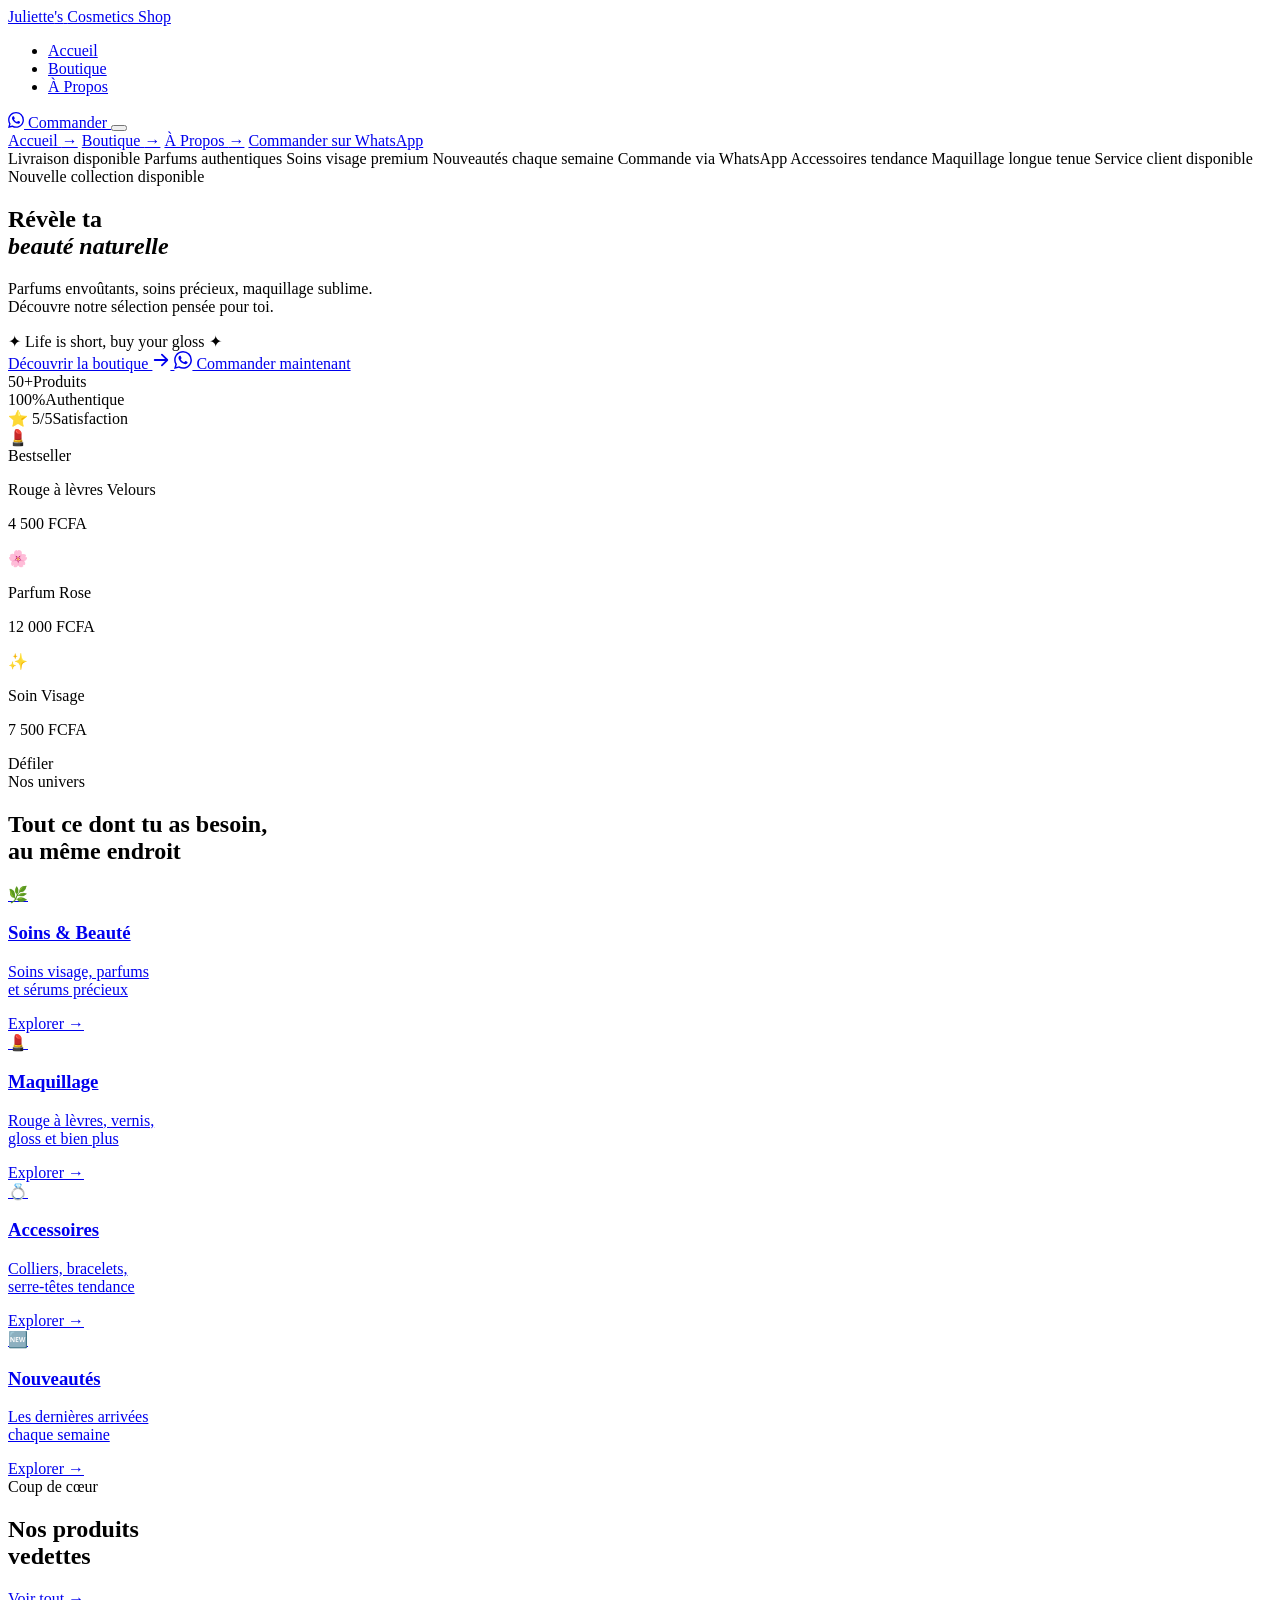
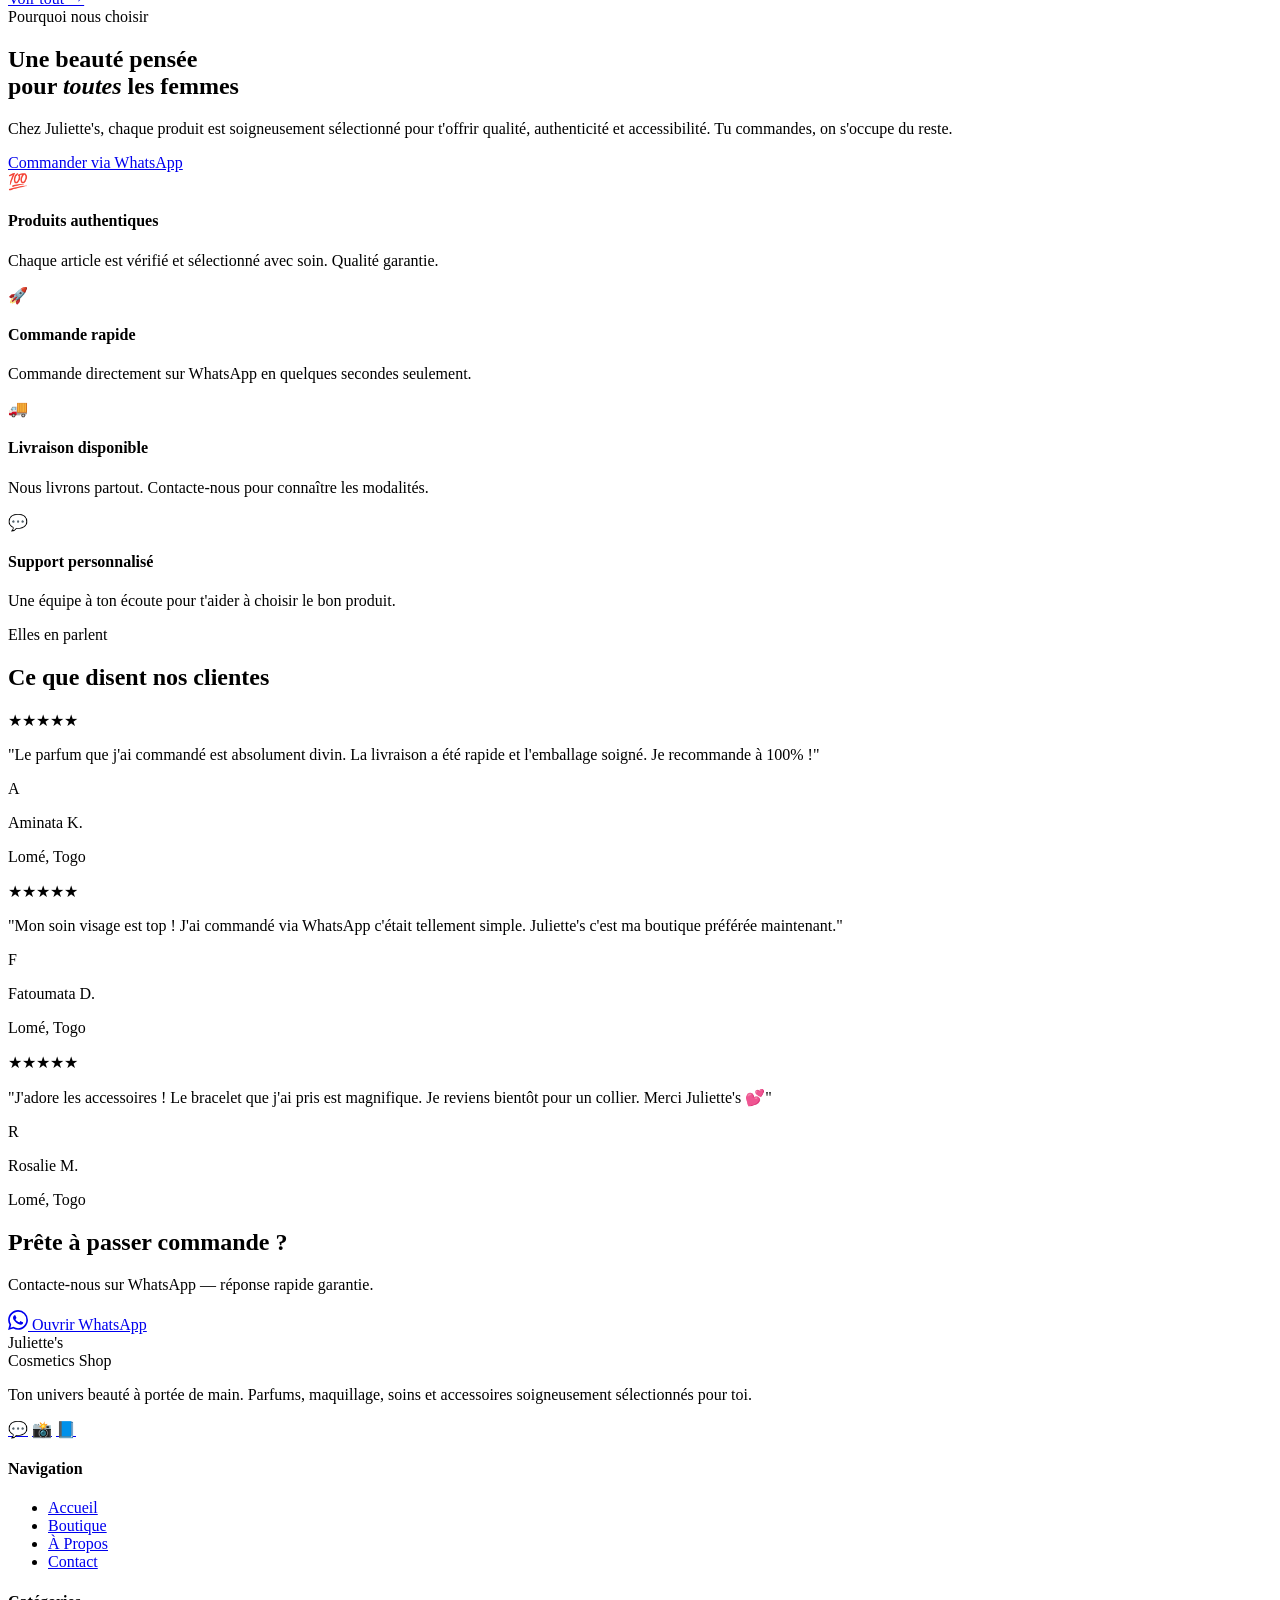
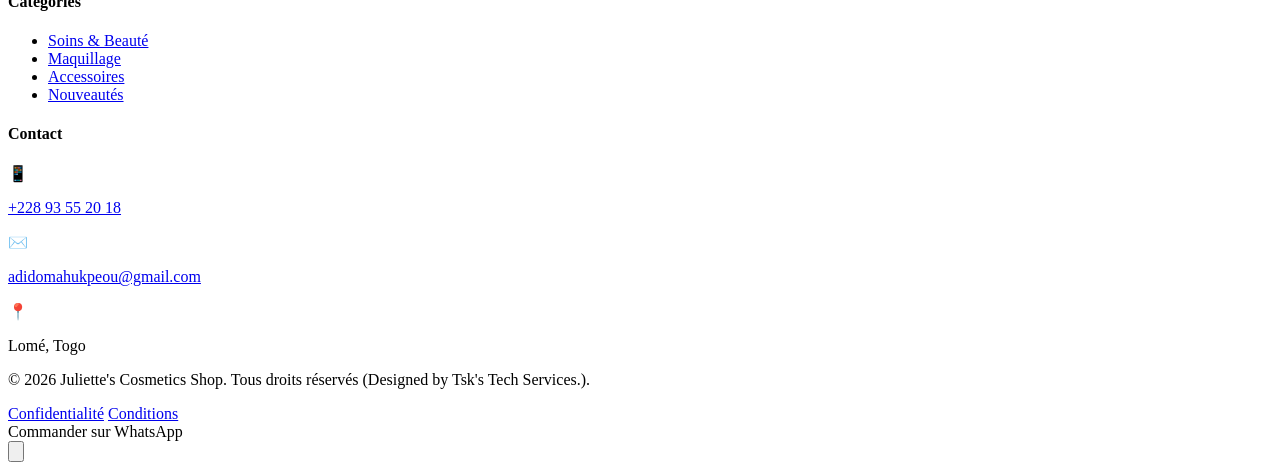
==== index.html @ b04f206f "Add files via upload" ====
<!DOCTYPE html>
<html lang="fr">
<head>
  <meta charset="UTF-8" />
  <meta name="viewport" content="width=device-width, initial-scale=1.0" />
  <meta name="description" content="Juliette's Cosmetics Shop — Parfums, soins visage, maquillage et accessoires de beauté premium." />
  <title>Juliette's Cosmetics Shop — Life is short, buy your gloss</title>
  <link rel="stylesheet" href="css/style.css" />
  <link rel="stylesheet" href="css/home.css" />
</head>
<body>

  <!-- ═══════════════ NAVBAR ═══════════════ -->
  <nav class="navbar transparent" data-transparent="true">
    <div class="nav-inner">
      <a href="index.html" class="nav-logo">
        <span class="logo-main">Juliette<span>'s</span></span>
        <span class="logo-sub">Cosmetics Shop</span>
      </a>
      <ul class="nav-links">
        <li><a href="index.html" class="active">Accueil</a></li>
        <li><a href="boutique.html">Boutique</a></li>
        <li><a href="apropos.html">À Propos</a></li>
      </ul>
      <div class="nav-cta">
        <a href="https://wa.me/22893552018" target="_blank" class="btn btn-whatsapp btn-sm">
          <svg viewBox="0 0 24 24" width="16" height="16" fill="currentColor"><path d="M17.472 14.382c-.297-.149-1.758-.867-2.03-.967-.273-.099-.471-.148-.67.15-.197.297-.767.966-.94 1.164-.173.199-.347.223-.644.075-.297-.15-1.255-.463-2.39-1.475-.883-.788-1.48-1.761-1.653-2.059-.173-.297-.018-.458.13-.606.134-.133.298-.347.446-.52.149-.174.198-.298.298-.497.099-.198.05-.371-.025-.52-.075-.149-.669-1.612-.916-2.207-.242-.579-.487-.5-.669-.51-.173-.008-.371-.01-.57-.01-.198 0-.52.074-.792.372-.272.297-1.04 1.016-1.04 2.479 0 1.462 1.065 2.875 1.213 3.074.149.198 2.096 3.2 5.077 4.487.709.306 1.262.489 1.694.625.712.227 1.36.195 1.871.118.571-.085 1.758-.719 2.006-1.413.248-.694.248-1.289.173-1.413-.074-.124-.272-.198-.57-.347m-5.421 7.403h-.004a9.87 9.87 0 01-5.031-1.378l-.361-.214-3.741.982.998-3.648-.235-.374a9.86 9.86 0 01-1.51-5.26c.001-5.45 4.436-9.884 9.888-9.884 2.64 0 5.122 1.03 6.988 2.898a9.825 9.825 0 012.893 6.994c-.003 5.45-4.437 9.884-9.885 9.884m8.413-18.297A11.815 11.815 0 0012.05 0C5.495 0 .16 5.335.157 11.892c0 2.096.547 4.142 1.588 5.945L.057 24l6.305-1.654a11.882 11.882 0 005.683 1.448h.005c6.554 0 11.89-5.335 11.893-11.893a11.821 11.821 0 00-3.48-8.413z"/></svg>
          Commander
        </a>
        <button class="hamburger" aria-label="Menu">
          <span></span><span></span><span></span>
        </button>
      </div>
    </div>
  </nav>

  <!-- Mobile Menu -->
  <div class="mobile-menu">
    <a href="index.html">Accueil <span>→</span></a>
    <a href="boutique.html">Boutique <span>→</span></a>
    <a href="apropos.html">À Propos <span>→</span></a>
    <a href="https://wa.me/22893552018" target="_blank" class="mobile-cta btn btn-whatsapp">Commander sur WhatsApp</a>
  </div>

  <!-- ═══════════════ TICKER BAND ═══════════════ -->
  <div class="ticker-band">
    <div class="ticker-track">
      <span class="ticker-item"><span class="dot"></span>Livraison disponible</span>
      <span class="ticker-item"><span class="dot"></span>Parfums authentiques</span>
      <span class="ticker-item"><span class="dot"></span>Soins visage premium</span>
      <span class="ticker-item"><span class="dot"></span>Nouveautés chaque semaine</span>
      <span class="ticker-item"><span class="dot"></span>Commande via WhatsApp</span>
      <span class="ticker-item"><span class="dot"></span>Accessoires tendance</span>
      <span class="ticker-item"><span class="dot"></span>Maquillage longue tenue</span>
      <span class="ticker-item"><span class="dot"></span>Service client disponible</span>
    </div>
  </div>

  <!-- ═══════════════ HERO ═══════════════ -->
  <section class="hero">
    <div class="hero-bg">
      <div class="hero-blob hero-blob-1"></div>
      <div class="hero-blob hero-blob-2"></div>
      <div class="hero-blob hero-blob-3"></div>
      <div class="hero-grid"></div>
    </div>
    <div class="container hero-inner">
      <div class="hero-content">
        <span class="hero-badge">
          <span class="badge-dot"></span>
          Nouvelle collection disponible
        </span>
        <h1 class="hero-title">
          Révèle ta<br/>
          <em>beauté naturelle</em>
        </h1>
        <p class="hero-sub">
          Parfums envoûtants, soins précieux, maquillage sublime.<br/>
          Découvre notre sélection pensée pour toi.
        </p>
        <div class="hero-slogan">
          <span>✦</span> Life is short, buy your gloss <span>✦</span>
        </div>
        <div class="hero-actions">
          <a href="boutique.html" class="btn btn-primary btn-lg">
            Découvrir la boutique
            <svg viewBox="0 0 20 20" fill="currentColor" width="18"><path fill-rule="evenodd" d="M10.293 3.293a1 1 0 011.414 0l6 6a1 1 0 010 1.414l-6 6a1 1 0 01-1.414-1.414L14.586 11H3a1 1 0 110-2h11.586l-4.293-4.293a1 1 0 010-1.414z" clip-rule="evenodd"/></svg>
          </a>
          <a href="https://wa.me/22893552018" target="_blank" class="btn btn-whatsapp btn-lg">
            <svg viewBox="0 0 24 24" width="18" fill="currentColor"><path d="M17.472 14.382c-.297-.149-1.758-.867-2.03-.967-.273-.099-.471-.148-.67.15-.197.297-.767.966-.94 1.164-.173.199-.347.223-.644.075-.297-.15-1.255-.463-2.39-1.475-.883-.788-1.48-1.761-1.653-2.059-.173-.297-.018-.458.13-.606.134-.133.298-.347.446-.52.149-.174.198-.298.298-.497.099-.198.05-.371-.025-.52-.075-.149-.669-1.612-.916-2.207-.242-.579-.487-.5-.669-.51-.173-.008-.371-.01-.57-.01-.198 0-.52.074-.792.372-.272.297-1.04 1.016-1.04 2.479 0 1.462 1.065 2.875 1.213 3.074.149.198 2.096 3.2 5.077 4.487.709.306 1.262.489 1.694.625.712.227 1.36.195 1.871.118.571-.085 1.758-.719 2.006-1.413.248-.694.248-1.289.173-1.413-.074-.124-.272-.198-.57-.347m-5.421 7.403h-.004a9.87 9.87 0 01-5.031-1.378l-.361-.214-3.741.982.998-3.648-.235-.374a9.86 9.86 0 01-1.51-5.26c.001-5.45 4.436-9.884 9.888-9.884 2.64 0 5.122 1.03 6.988 2.898a9.825 9.825 0 012.893 6.994c-.003 5.45-4.437 9.884-9.885 9.884m8.413-18.297A11.815 11.815 0 0012.05 0C5.495 0 .16 5.335.157 11.892c0 2.096.547 4.142 1.588 5.945L.057 24l6.305-1.654a11.882 11.882 0 005.683 1.448h.005c6.554 0 11.89-5.335 11.893-11.893a11.821 11.821 0 00-3.48-8.413z"/></svg>
            Commander maintenant
          </a>
        </div>
        <div class="hero-stats">
          <div class="stat"><span class="stat-num">50+</span><span class="stat-label">Produits</span></div>
          <div class="stat-div"></div>
          <div class="stat"><span class="stat-num">100%</span><span class="stat-label">Authentique</span></div>
          <div class="stat-div"></div>
          <div class="stat"><span class="stat-num">⭐ 5/5</span><span class="stat-label">Satisfaction</span></div>
        </div>
      </div>
      <div class="hero-visual">
        <div class="hero-card hero-card-main">
          <div class="hero-card-img">
            <div class="hero-img-placeholder">
              <span>💄</span>
            </div>
          </div>
          <div class="hero-card-body">
            <span class="hero-card-tag">Bestseller</span>
            <p class="hero-card-name">Rouge à lèvres Velours</p>
            <p class="hero-card-price">4 500 FCFA</p>
          </div>
        </div>
        <div class="hero-card hero-card-float hero-card-float-1">
          <span>🌸</span>
          <div>
            <p class="fc-name">Parfum Rose</p>
            <p class="fc-price">12 000 FCFA</p>
          </div>
        </div>
        <div class="hero-card hero-card-float hero-card-float-2">
          <span>✨</span>
          <div>
            <p class="fc-name">Soin Visage</p>
            <p class="fc-price">7 500 FCFA</p>
          </div>
        </div>
        <div class="hero-deco-ring"></div>
        <div class="hero-deco-dot"></div>
      </div>
    </div>
    <div class="hero-scroll-hint">
      <span>Défiler</span>
      <div class="scroll-line"></div>
    </div>
  </section>

  <!-- ═══════════════ CATEGORIES ═══════════════ -->
  <section class="section-pad categories-section">
    <div class="container">
      <div class="section-header text-center reveal">
        <span class="eyebrow">Nos univers</span>
        <h2 class="section-title">Tout ce dont tu as besoin,<br/>au même endroit</h2>
      </div>
      <div class="cat-grid">
        <a href="boutique.html?cat=soins-beaute" class="cat-card reveal delay-1">
          <div class="cat-icon">🌿</div>
          <h3>Soins & Beauté</h3>
          <p>Soins visage, parfums<br/>et sérums précieux</p>
          <span class="cat-link">Explorer →</span>
        </a>
        <a href="boutique.html?cat=maquillage" class="cat-card reveal delay-2">
          <div class="cat-icon">💄</div>
          <h3>Maquillage</h3>
          <p>Rouge à lèvres, vernis,<br/>gloss et bien plus</p>
          <span class="cat-link">Explorer →</span>
        </a>
        <a href="boutique.html?cat=accessoires" class="cat-card reveal delay-3">
          <div class="cat-icon">💍</div>
          <h3>Accessoires</h3>
          <p>Colliers, bracelets,<br/>serre-têtes tendance</p>
          <span class="cat-link">Explorer →</span>
        </a>
        <a href="boutique.html?cat=nouveautes" class="cat-card cat-card--dark reveal delay-4">
          <div class="cat-icon">🆕</div>
          <h3>Nouveautés</h3>
          <p>Les dernières arrivées<br/>chaque semaine</p>
          <span class="cat-link">Explorer →</span>
        </a>
      </div>
    </div>
  </section>

  <!-- ═══════════════ FEATURED PRODUCTS ═══════════════ -->
  <section class="section-pad featured-section">
    <div class="container">
      <div class="section-header-flex">
        <div class="reveal-left">
          <span class="eyebrow">Coup de cœur</span>
          <h2 class="section-title">Nos produits<br/>vedettes</h2>
        </div>
        <a href="boutique.html" class="btn btn-outline reveal-right">Voir tout →</a>
      </div>
      <div class="featured-grid" id="featuredGrid">
        <!-- Populated by JS -->
      </div>
    </div>
  </section>

  <!-- ═══════════════ WHY US — DARK ═══════════════ -->
  <section class="section-pad dark-section why-section">
    <div class="container">
      <div class="why-inner">
        <div class="why-text reveal-left">
          <span class="eyebrow eyebrow--gold">Pourquoi nous choisir</span>
          <h2 class="section-title section-title--white">Une beauté pensée<br/>pour <em>toutes</em> les femmes</h2>
          <p class="section-subtitle section-subtitle--white">
            Chez Juliette's, chaque produit est soigneusement sélectionné pour t'offrir qualité, authenticité et accessibilité. Tu commandes, on s'occupe du reste.
          </p>
          <a href="https://wa.me/22893552018?text=Bonjour%20Juliette's%20!%20Je%20veux%20passer%20commande." target="_blank" class="btn btn-gold" style="margin-top:32px;">
            Commander via WhatsApp
          </a>
        </div>
        <div class="why-grid reveal-right">
          <div class="why-card">
            <div class="why-icon">💯</div>
            <h4>Produits authentiques</h4>
            <p>Chaque article est vérifié et sélectionné avec soin. Qualité garantie.</p>
          </div>
          <div class="why-card">
            <div class="why-icon">🚀</div>
            <h4>Commande rapide</h4>
            <p>Commande directement sur WhatsApp en quelques secondes seulement.</p>
          </div>
          <div class="why-card">
            <div class="why-icon">🚚</div>
            <h4>Livraison disponible</h4>
            <p>Nous livrons partout. Contacte-nous pour connaître les modalités.</p>
          </div>
          <div class="why-card">
            <div class="why-icon">💬</div>
            <h4>Support personnalisé</h4>
            <p>Une équipe à ton écoute pour t'aider à choisir le bon produit.</p>
          </div>
        </div>
      </div>
    </div>
  </section>

  <!-- ═══════════════ TESTIMONIALS ═══════════════ -->
  <section class="section-pad testimonials-section">
    <div class="container">
      <div class="section-header text-center reveal">
        <span class="eyebrow">Elles en parlent</span>
        <h2 class="section-title">Ce que disent nos clientes</h2>
      </div>
      <div class="testi-grid">
        <div class="testi-card reveal delay-1">
          <div class="testi-stars">★★★★★</div>
          <p class="testi-text">"Le parfum que j'ai commandé est absolument divin. La livraison a été rapide et l'emballage soigné. Je recommande à 100% !"</p>
          <div class="testi-author">
            <div class="testi-avatar">A</div>
            <div>
              <p class="testi-name">Aminata K.</p>
              <p class="testi-loc">Lomé, Togo</p>
            </div>
          </div>
        </div>
        <div class="testi-card reveal delay-2">
          <div class="testi-stars">★★★★★</div>
          <p class="testi-text">"Mon soin visage est top ! J'ai commandé via WhatsApp c'était tellement simple. Juliette's c'est ma boutique préférée maintenant."</p>
          <div class="testi-author">
            <div class="testi-avatar" style="background:var(--gold);">F</div>
            <div>
              <p class="testi-name">Fatoumata D.</p>
              <p class="testi-loc">Lomé, Togo</p>
            </div>
          </div>
        </div>
        <div class="testi-card reveal delay-3">
          <div class="testi-stars">★★★★★</div>
          <p class="testi-text">"J'adore les accessoires ! Le bracelet que j'ai pris est magnifique. Je reviens bientôt pour un collier. Merci Juliette's 💕"</p>
          <div class="testi-author">
            <div class="testi-avatar" style="background:var(--charcoal);">R</div>
            <div>
              <p class="testi-name">Rosalie M.</p>
              <p class="testi-loc">Lomé, Togo</p>
            </div>
          </div>
        </div>
      </div>
    </div>
  </section>

  <!-- ═══════════════ CTA BAND — DARK ═══════════════ -->
  <section class="cta-band dark-section-2">
    <div class="container cta-band-inner reveal">
      <div>
        <h2 class="cta-band-title">Prête à passer commande ?</h2>
        <p class="cta-band-sub">Contacte-nous sur WhatsApp — réponse rapide garantie.</p>
      </div>
      <a href="https://wa.me/22893552018?text=Bonjour%20Juliette's%20Cosmetics%20!%20Je%20veux%20passer%20commande." target="_blank" class="btn btn-whatsapp btn-lg">
        <svg viewBox="0 0 24 24" width="20" fill="currentColor"><path d="M17.472 14.382c-.297-.149-1.758-.867-2.03-.967-.273-.099-.471-.148-.67.15-.197.297-.767.966-.94 1.164-.173.199-.347.223-.644.075-.297-.15-1.255-.463-2.39-1.475-.883-.788-1.48-1.761-1.653-2.059-.173-.297-.018-.458.13-.606.134-.133.298-.347.446-.52.149-.174.198-.298.298-.497.099-.198.05-.371-.025-.52-.075-.149-.669-1.612-.916-2.207-.242-.579-.487-.5-.669-.51-.173-.008-.371-.01-.57-.01-.198 0-.52.074-.792.372-.272.297-1.04 1.016-1.04 2.479 0 1.462 1.065 2.875 1.213 3.074.149.198 2.096 3.2 5.077 4.487.709.306 1.262.489 1.694.625.712.227 1.36.195 1.871.118.571-.085 1.758-.719 2.006-1.413.248-.694.248-1.289.173-1.413-.074-.124-.272-.198-.57-.347m-5.421 7.403h-.004a9.87 9.87 0 01-5.031-1.378l-.361-.214-3.741.982.998-3.648-.235-.374a9.86 9.86 0 01-1.51-5.26c.001-5.45 4.436-9.884 9.888-9.884 2.64 0 5.122 1.03 6.988 2.898a9.825 9.825 0 012.893 6.994c-.003 5.45-4.437 9.884-9.885 9.884m8.413-18.297A11.815 11.815 0 0012.05 0C5.495 0 .16 5.335.157 11.892c0 2.096.547 4.142 1.588 5.945L.057 24l6.305-1.654a11.882 11.882 0 005.683 1.448h.005c6.554 0 11.89-5.335 11.893-11.893a11.821 11.821 0 00-3.48-8.413z"/></svg>
        Ouvrir WhatsApp
      </a>
    </div>
  </section>

  <!-- ═══════════════ FOOTER ═══════════════ -->
  <footer class="footer">
    <div class="container">
      <div class="footer-grid">
        <div class="footer-brand">
          <div class="logo-main">Juliette<span>'s</span></div>
          <div class="logo-sub">Cosmetics Shop</div>
          <p>Ton univers beauté à portée de main. Parfums, maquillage, soins et accessoires soigneusement sélectionnés pour toi.</p>
          <div class="footer-socials">
            <a href="#" title="WhatsApp">💬</a>
            <a href="#" title="Instagram">📸</a>
            <a href="#" title="Facebook">📘</a>
          </div>
        </div>
        <div class="footer-col">
          <h4>Navigation</h4>
          <ul>
            <li><a href="index.html">Accueil</a></li>
            <li><a href="boutique.html">Boutique</a></li>
            <li><a href="apropos.html">À Propos</a></li>
            <li><a href="apropos.html#contact">Contact</a></li>
          </ul>
        </div>
        <div class="footer-col">
          <h4>Catégories</h4>
          <ul>
            <li><a href="boutique.html?cat=soins-beaute">Soins & Beauté</a></li>
            <li><a href="boutique.html?cat=maquillage">Maquillage</a></li>
            <li><a href="boutique.html?cat=accessoires">Accessoires</a></li>
            <li><a href="boutique.html?cat=nouveautes">Nouveautés</a></li>
          </ul>
        </div>
        <div class="footer-col">
          <h4>Contact</h4>
          <div class="footer-contact-item">
            <span class="icon">📱</span>
            <p><a href="https://wa.me/22893552018" target="_blank">+228 93 55 20 18</a></p>
          </div>
          <div class="footer-contact-item">
            <span class="icon">✉️</span>
            <p><a href="mailto:adidomahukpeou@gmail.com">adidomahukpeou@gmail.com</a></p>
          </div>
          <div class="footer-contact-item">
            <span class="icon">📍</span>
            <p>Lomé, Togo</p>
          </div>
        </div>
      </div>
      <div class="footer-bottom">
        <p>© 2026 <span>Juliette's Cosmetics Shop</span>. Tous droits réservés (Designed by Tsk's Tech Services.).</p>
        <div class="footer-bottom-links">
          <a href="#">Confidentialité</a>
          <a href="#">Conditions</a>
        </div>
      </div>
    </div>
  </footer>

  <!-- ═══════════════ WHATSAPP FLOAT ═══════════════ -->
  <div class="whatsapp-float">
    <div class="whatsapp-tooltip">Commander sur WhatsApp</div>
    <button class="whatsapp-float-btn" aria-label="Commander sur WhatsApp">
      <svg viewBox="0 0 24 24"><path d="M17.472 14.382c-.297-.149-1.758-.867-2.03-.967-.273-.099-.471-.148-.67.15-.197.297-.767.966-.94 1.164-.173.199-.347.223-.644.075-.297-.15-1.255-.463-2.39-1.475-.883-.788-1.48-1.761-1.653-2.059-.173-.297-.018-.458.13-.606.134-.133.298-.347.446-.52.149-.174.198-.298.298-.497.099-.198.05-.371-.025-.52-.075-.149-.669-1.612-.916-2.207-.242-.579-.487-.5-.669-.51-.173-.008-.371-.01-.57-.01-.198 0-.52.074-.792.372-.272.297-1.04 1.016-1.04 2.479 0 1.462 1.065 2.875 1.213 3.074.149.198 2.096 3.2 5.077 4.487.709.306 1.262.489 1.694.625.712.227 1.36.195 1.871.118.571-.085 1.758-.719 2.006-1.413.248-.694.248-1.289.173-1.413-.074-.124-.272-.198-.57-.347m-5.421 7.403h-.004a9.87 9.87 0 01-5.031-1.378l-.361-.214-3.741.982.998-3.648-.235-.374a9.86 9.86 0 01-1.51-5.26c.001-5.45 4.436-9.884 9.888-9.884 2.64 0 5.122 1.03 6.988 2.898a9.825 9.825 0 012.893 6.994c-.003 5.45-4.437 9.884-9.885 9.884m8.413-18.297A11.815 11.815 0 0012.05 0C5.495 0 .16 5.335.157 11.892c0 2.096.547 4.142 1.588 5.945L.057 24l6.305-1.654a11.882 11.882 0 005.683 1.448h.005c6.554 0 11.89-5.335 11.893-11.893a11.821 11.821 0 00-3.48-8.413z"/></svg>
    </button>
  </div>

  <script src="js/main.js"></script>
  <script src="js/home.js"></script>
</body>
</html>
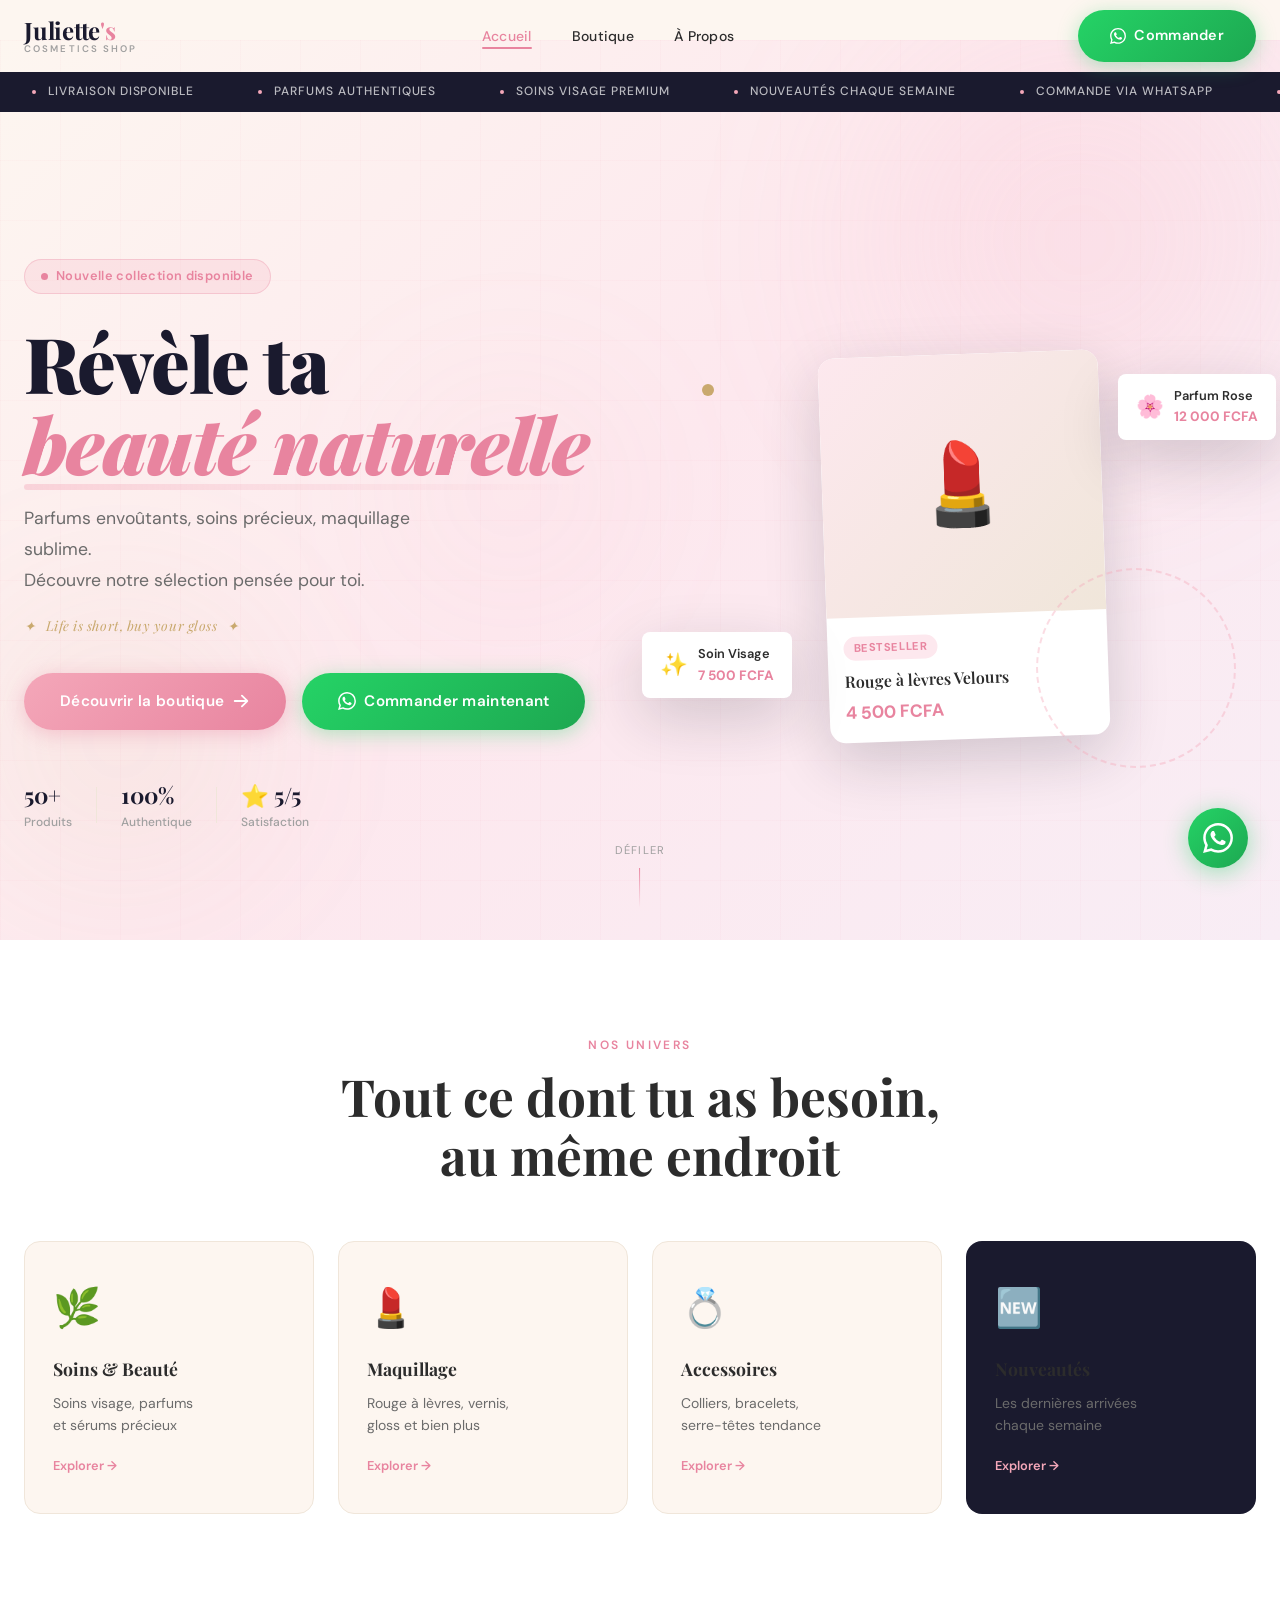
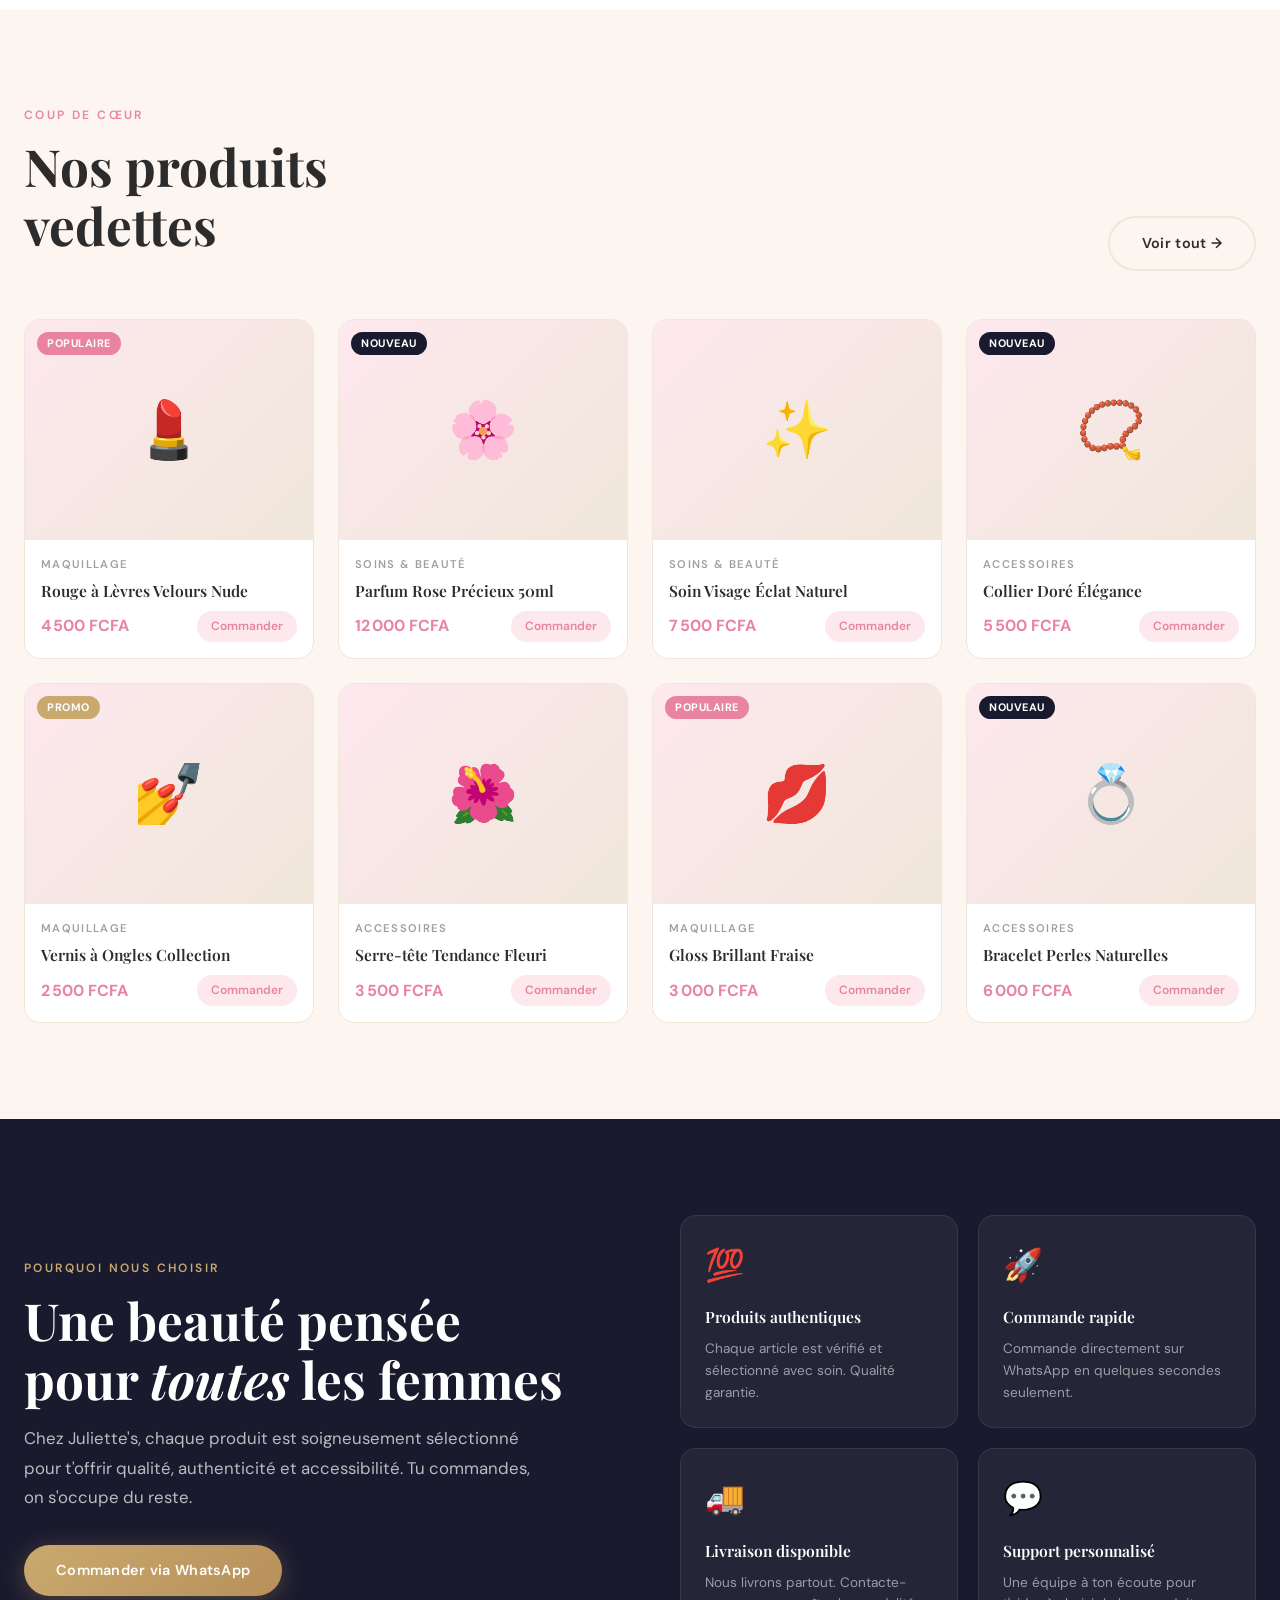
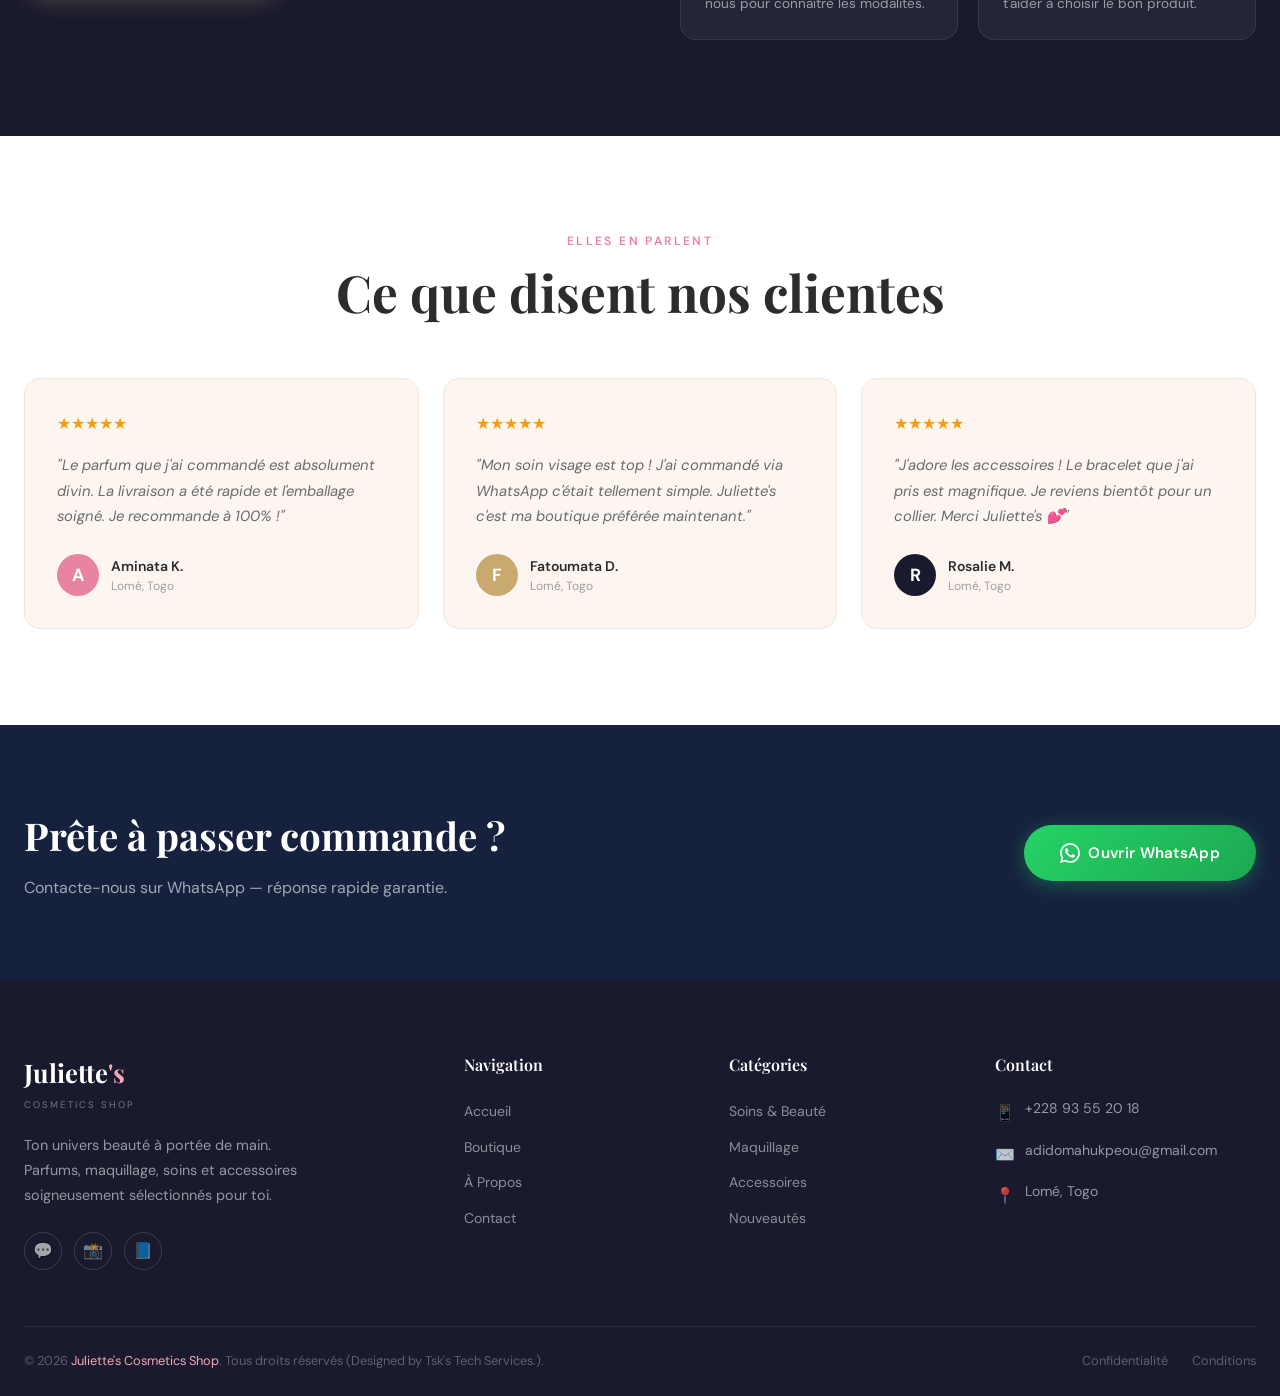
==== commit 0f631438: "Update index.html" ====
--- a/index.html
+++ b/index.html
@@ -6,7 +6,8 @@
   <meta name="description" content="Juliette's Cosmetics Shop — Parfums, soins visage, maquillage et accessoires de beauté premium." />
   <title>Juliette's Cosmetics Shop — Life is short, buy your gloss</title>
   <link rel="stylesheet" href="css/style.css" />
-  <link rel="stylesheet" href="css/home.css" />
+  <link rel="stylesheet" href="css/home.css" />
+ <link rel="stylesheet" href="css/fix-responsive.css" />
 </head>
 <body>
 
--- a/css/style.css
+++ b/css/style.css
@@ -0,0 +1,180 @@
+/* ============================================================
+   JULIETTE'S COSMETICS SHOP — Global Stylesheet
+   ============================================================ */
+
+@import url('https://fonts.googleapis.com/css2?family=Playfair+Display:ital,wght@0,400;0,600;0,700;0,900;1,400;1,700&family=DM+Sans:wght@300;400;500;600&display=swap');
+
+/* ── CSS Variables ────────────────────────────────────────── */
+:root {
+  --rose:        #F4A7B9;
+  --rose-deep:   #E8849F;
+  --rose-light:  #FDE8EE;
+  --nude:        #FDF6F0;
+  --nude-dark:   #F0E6DA;
+  --charcoal:    #1A1A2E;
+  --charcoal-2:  #16213E;
+  --gold:        #C9A96E;
+  --gold-light:  #E8D5B0;
+  --white:       #FFFFFF;
+  --text-dark:   #2C2C2C;
+  --text-mid:    #6B6B6B;
+  --text-light:  #A0A0A0;
+  --font-display: 'Playfair Display', Georgia, serif;
+  --font-body:    'DM Sans', sans-serif;
+  --max-width: 1280px;
+  --nav-h: 72px;
+  --radius-sm: 8px;
+  --radius-md: 16px;
+  --radius-lg: 32px;
+  --shadow-sm:  0 2px 12px rgba(244,167,185,0.15);
+  --shadow-md:  0 8px 32px rgba(26,26,46,0.12);
+  --shadow-lg:  0 20px 60px rgba(26,26,46,0.18);
+  --shadow-gold: 0 4px 24px rgba(201,169,110,0.3);
+  --ease: cubic-bezier(0.25, 0.46, 0.45, 0.94);
+  --ease-bounce: cubic-bezier(0.34, 1.56, 0.64, 1);
+  --t-fast: 0.2s;
+  --t-mid:  0.4s;
+  --t-slow: 0.7s;
+}
+
+*, *::before, *::after { margin:0; padding:0; box-sizing:border-box; }
+html { scroll-behavior:smooth; font-size:16px; -webkit-font-smoothing:antialiased; }
+body { font-family:var(--font-body); background:var(--nude); color:var(--text-dark); overflow-x:hidden; line-height:1.6; }
+img { max-width:100%; display:block; }
+a { text-decoration:none; color:inherit; }
+ul { list-style:none; }
+button { border:none; cursor:pointer; font-family:var(--font-body); }
+
+/* Utility */
+.container { width:100%; max-width:var(--max-width); margin:0 auto; padding:0 24px; }
+.section-pad { padding:96px 0; }
+.section-pad-sm { padding:60px 0; }
+.dark-section { background:var(--charcoal); color:var(--white); }
+.dark-section-2 { background:var(--charcoal-2); color:var(--white); }
+
+.eyebrow { font-family:var(--font-body); font-size:0.75rem; font-weight:600; letter-spacing:0.2em; text-transform:uppercase; color:var(--rose-deep); margin-bottom:12px; display:block; }
+.eyebrow--gold { color:var(--gold); }
+.section-title { font-family:var(--font-display); font-size:clamp(2rem,4vw,3.2rem); font-weight:700; line-height:1.15; color:var(--text-dark); margin-bottom:16px; }
+.section-title--white { color:var(--white); }
+.section-subtitle { font-size:1.05rem; color:var(--text-mid); max-width:520px; line-height:1.75; }
+.section-subtitle--white { color:rgba(255,255,255,0.7); }
+
+/* Buttons */
+.btn { display:inline-flex; align-items:center; gap:8px; padding:14px 32px; border-radius:50px; font-size:0.9rem; font-weight:600; transition:all var(--t-mid) var(--ease); cursor:pointer; letter-spacing:0.02em; }
+.btn-primary { background:linear-gradient(135deg,var(--rose) 0%,var(--rose-deep) 100%); color:var(--white); box-shadow:0 4px 20px rgba(232,132,159,0.4); }
+.btn-primary:hover { transform:translateY(-2px); box-shadow:0 8px 32px rgba(232,132,159,0.5); }
+.btn-gold { background:linear-gradient(135deg,var(--gold) 0%,#b8905a 100%); color:var(--white); box-shadow:var(--shadow-gold); }
+.btn-gold:hover { transform:translateY(-2px); box-shadow:0 8px 32px rgba(201,169,110,0.5); }
+.btn-outline { background:transparent; color:var(--text-dark); border:2px solid var(--nude-dark); }
+.btn-outline:hover { border-color:var(--rose); color:var(--rose-deep); background:var(--rose-light); }
+.btn-outline--white { background:transparent; color:var(--white); border:2px solid rgba(255,255,255,0.35); }
+.btn-outline--white:hover { background:rgba(255,255,255,0.1); border-color:rgba(255,255,255,0.7); }
+.btn-whatsapp { background:linear-gradient(135deg,#25D366 0%,#1DA851 100%); color:var(--white); box-shadow:0 4px 20px rgba(37,211,102,0.35); }
+.btn-whatsapp:hover { transform:translateY(-2px); box-shadow:0 8px 32px rgba(37,211,102,0.5); }
+
+/* NAVBAR */
+.navbar { position:fixed; top:0; left:0; right:0; z-index:1000; height:var(--nav-h); display:flex; align-items:center; transition:all var(--t-mid) var(--ease); }
+.navbar.transparent { background:transparent; }
+.navbar.scrolled { background:rgba(253,246,240,0.95); backdrop-filter:blur(20px); box-shadow:0 1px 30px rgba(26,26,46,0.08); }
+.navbar.dark-nav { background:rgba(26,26,46,0.95); backdrop-filter:blur(20px); }
+.nav-inner { display:flex; align-items:center; justify-content:space-between; width:100%; max-width:var(--max-width); margin:0 auto; padding:0 24px; }
+.nav-logo { display:flex; flex-direction:column; line-height:1; }
+.nav-logo .logo-main { font-family:var(--font-display); font-size:1.5rem; font-weight:700; color:var(--charcoal); letter-spacing:-0.01em; transition:color var(--t-fast); }
+.nav-logo .logo-main span { color:var(--rose-deep); }
+.nav-logo .logo-sub { font-size:0.6rem; font-weight:600; letter-spacing:0.22em; text-transform:uppercase; color:var(--text-light); margin-top:2px; }
+.navbar.dark-nav .nav-logo .logo-main { color:var(--white); }
+.navbar.dark-nav .nav-logo .logo-sub { color:rgba(255,255,255,0.5); }
+.nav-links { display:flex; align-items:center; gap:40px; }
+.nav-links a { font-size:0.875rem; font-weight:500; color:var(--text-dark); letter-spacing:0.02em; position:relative; transition:color var(--t-fast); }
+.nav-links a::after { content:''; position:absolute; bottom:-4px; left:0; width:0; height:2px; background:var(--rose-deep); border-radius:2px; transition:width var(--t-mid) var(--ease); }
+.nav-links a:hover, .nav-links a.active { color:var(--rose-deep); }
+.nav-links a:hover::after, .nav-links a.active::after { width:100%; }
+.navbar.dark-nav .nav-links a { color:rgba(255,255,255,0.8); }
+.navbar.dark-nav .nav-links a:hover { color:var(--rose); }
+.nav-cta { display:flex; align-items:center; gap:16px; }
+.hamburger { display:none; flex-direction:column; gap:5px; background:none; padding:4px; }
+.hamburger span { display:block; width:24px; height:2px; background:var(--charcoal); border-radius:2px; transition:all var(--t-mid) var(--ease); }
+.navbar.dark-nav .hamburger span { background:var(--white); }
+.hamburger.open span:nth-child(1) { transform:translateY(7px) rotate(45deg); }
+.hamburger.open span:nth-child(2) { opacity:0; transform:scaleX(0); }
+.hamburger.open span:nth-child(3) { transform:translateY(-7px) rotate(-45deg); }
+.mobile-menu { position:fixed; top:var(--nav-h); left:0; right:0; background:rgba(253,246,240,0.98); backdrop-filter:blur(20px); padding:32px 24px 40px; display:flex; flex-direction:column; gap:8px; transform:translateY(-110%); opacity:0; transition:all var(--t-mid) var(--ease); z-index:999; border-bottom:1px solid var(--nude-dark); }
+.mobile-menu.open { transform:translateY(0); opacity:1; }
+.mobile-menu a { font-size:1.1rem; font-weight:500; color:var(--text-dark); padding:12px 0; border-bottom:1px solid var(--nude-dark); display:flex; align-items:center; justify-content:space-between; }
+.mobile-menu a:last-child { border-bottom:none; }
+.mobile-menu .mobile-cta { margin-top:16px; }
+
+/* FOOTER */
+.footer { background:var(--charcoal); color:rgba(255,255,255,0.75); padding:72px 0 0; }
+.footer-grid { display:grid; grid-template-columns:1.8fr 1fr 1fr 1.2fr; gap:48px; padding-bottom:56px; border-bottom:1px solid rgba(255,255,255,0.08); }
+.footer-brand .logo-main { font-family:var(--font-display); font-size:1.6rem; font-weight:700; color:var(--white); margin-bottom:4px; }
+.footer-brand .logo-main span { color:var(--rose); }
+.footer-brand .logo-sub { font-size:0.6rem; letter-spacing:0.22em; text-transform:uppercase; color:rgba(255,255,255,0.4); margin-bottom:20px; }
+.footer-brand p { font-size:0.9rem; line-height:1.75; color:rgba(255,255,255,0.55); margin-bottom:24px; max-width:280px; }
+.footer-socials { display:flex; gap:12px; }
+.footer-socials a { width:38px; height:38px; border-radius:50%; border:1px solid rgba(255,255,255,0.15); display:flex; align-items:center; justify-content:center; font-size:1rem; transition:all var(--t-fast); color:rgba(255,255,255,0.6); }
+.footer-socials a:hover { background:var(--rose-deep); border-color:var(--rose-deep); color:var(--white); transform:translateY(-2px); }
+.footer-col h4 { font-family:var(--font-display); font-size:1rem; font-weight:600; color:var(--white); margin-bottom:20px; }
+.footer-col ul { display:flex; flex-direction:column; gap:10px; }
+.footer-col ul li a { font-size:0.875rem; color:rgba(255,255,255,0.5); transition:color var(--t-fast); }
+.footer-col ul li a:hover { color:var(--rose); }
+.footer-contact-item { display:flex; align-items:flex-start; gap:10px; margin-bottom:14px; }
+.footer-contact-item .icon { font-size:1rem; margin-top:2px; flex-shrink:0; }
+.footer-contact-item p { font-size:0.875rem; color:rgba(255,255,255,0.55); line-height:1.5; }
+.footer-contact-item a { color:rgba(255,255,255,0.55); transition:color var(--t-fast); }
+.footer-contact-item a:hover { color:var(--rose); }
+.footer-bottom { padding:24px 0; display:flex; align-items:center; justify-content:space-between; flex-wrap:wrap; gap:12px; }
+.footer-bottom p { font-size:0.8rem; color:rgba(255,255,255,0.3); }
+.footer-bottom p span { color:var(--rose); }
+.footer-bottom-links { display:flex; gap:24px; }
+.footer-bottom-links a { font-size:0.8rem; color:rgba(255,255,255,0.3); transition:color var(--t-fast); }
+.footer-bottom-links a:hover { color:var(--rose); }
+
+/* WHATSAPP FLOAT */
+.whatsapp-float { position:fixed; bottom:32px; right:32px; z-index:900; display:flex; flex-direction:column; align-items:flex-end; gap:12px; }
+.whatsapp-float-btn { width:60px; height:60px; background:linear-gradient(135deg,#25D366 0%,#1DA851 100%); border-radius:50%; display:flex; align-items:center; justify-content:center; box-shadow:0 4px 24px rgba(37,211,102,0.45); cursor:pointer; transition:all var(--t-mid) var(--ease-bounce); position:relative; }
+.whatsapp-float-btn:hover { transform:scale(1.12); box-shadow:0 8px 40px rgba(37,211,102,0.55); }
+.whatsapp-float-btn svg { width:30px; height:30px; fill:var(--white); }
+.whatsapp-float-btn::before { content:''; position:absolute; inset:-6px; border-radius:50%; border:2px solid #25D366; opacity:0; animation:wa-pulse 2.5s ease-out infinite; }
+@keyframes wa-pulse { 0%{transform:scale(0.9);opacity:0.7;} 100%{transform:scale(1.5);opacity:0;} }
+.whatsapp-tooltip { background:var(--charcoal); color:var(--white); font-size:0.8rem; font-weight:500; padding:8px 16px; border-radius:50px; white-space:nowrap; box-shadow:var(--shadow-md); transform:translateX(10px); opacity:0; transition:all var(--t-mid) var(--ease); pointer-events:none; }
+.whatsapp-float:hover .whatsapp-tooltip { opacity:1; transform:translateX(0); }
+
+/* SCROLL ANIMATIONS */
+.reveal { opacity:0; transform:translateY(30px); transition:opacity var(--t-slow) var(--ease), transform var(--t-slow) var(--ease); }
+.reveal.visible { opacity:1; transform:translateY(0); }
+.reveal-left { opacity:0; transform:translateX(-40px); transition:opacity var(--t-slow) var(--ease), transform var(--t-slow) var(--ease); }
+.reveal-left.visible { opacity:1; transform:translateX(0); }
+.reveal-right { opacity:0; transform:translateX(40px); transition:opacity var(--t-slow) var(--ease), transform var(--t-slow) var(--ease); }
+.reveal-right.visible { opacity:1; transform:translateX(0); }
+.reveal-scale { opacity:0; transform:scale(0.92); transition:opacity var(--t-slow) var(--ease), transform var(--t-slow) var(--ease); }
+.reveal-scale.visible { opacity:1; transform:scale(1); }
+.delay-1{transition-delay:0.1s;} .delay-2{transition-delay:0.2s;} .delay-3{transition-delay:0.3s;} .delay-4{transition-delay:0.4s;} .delay-5{transition-delay:0.5s;} .delay-6{transition-delay:0.6s;}
+
+/* TICKER */
+.ticker-band { background:var(--charcoal); color:var(--white); overflow:hidden; height:40px; display:flex; align-items:center; }
+.ticker-track { display:flex; animation:ticker-scroll 30s linear infinite; white-space:nowrap; }
+.ticker-item { display:inline-flex; align-items:center; gap:12px; padding:0 32px; font-size:0.75rem; font-weight:500; letter-spacing:0.08em; text-transform:uppercase; color:rgba(255,255,255,0.7); }
+.ticker-item .dot { width:4px; height:4px; border-radius:50%; background:var(--rose); flex-shrink:0; }
+@keyframes ticker-scroll { 0%{transform:translateX(0);} 100%{transform:translateX(-50%);} }
+
+/* PAGE HERO BANNER */
+.page-hero-banner { background:var(--charcoal-2); padding:140px 0 80px; position:relative; overflow:hidden; }
+.page-hero-banner::before { content:''; position:absolute; top:-60px; right:-80px; width:500px; height:500px; background:radial-gradient(circle,rgba(244,167,185,0.12) 0%,transparent 70%); pointer-events:none; }
+.page-hero-banner .eyebrow { color:var(--rose); }
+.page-hero-banner .section-title { color:var(--white); }
+
+/* RESPONSIVE */
+@media (max-width:1024px) { .footer-grid { grid-template-columns:1fr 1fr; gap:40px; } }
+@media (max-width:768px) {
+  :root { --nav-h:64px; }
+  .nav-links, .nav-cta .btn:not(.btn-icon) { display:none; }
+  .hamburger { display:flex; }
+  .section-pad { padding:64px 0; }
+  .section-pad-sm { padding:40px 0; }
+  .footer-grid { grid-template-columns:1fr; gap:32px; }
+  .footer-bottom { flex-direction:column; text-align:center; }
+  .whatsapp-float { bottom:20px; right:20px; }
+  .whatsapp-float-btn { width:52px; height:52px; }
+}
+@media (max-width:480px) { .container { padding:0 16px; } }
--- a/css/home.css
+++ b/css/home.css
@@ -0,0 +1,582 @@
+/* ============================================================
+   HOME PAGE — Styles
+   ============================================================ */
+
+/* HERO */
+.hero {
+  min-height: 100vh;
+  background: linear-gradient(135deg, #FDF6F0 0%, #FDE8EE 50%, #F8EDF5 100%);
+  position: relative;
+  display: flex;
+  align-items: center;
+  overflow: hidden;
+  padding-top: 40px; /* ticker band height */
+}
+
+.hero-bg {
+  position: absolute;
+  inset: 0;
+  pointer-events: none;
+  overflow: hidden;
+}
+
+.hero-blob {
+  position: absolute;
+  border-radius: 50%;
+  filter: blur(80px);
+  opacity: 0.5;
+}
+
+.hero-blob-1 {
+  width: 600px; height: 600px;
+  background: radial-gradient(circle, rgba(244,167,185,0.4) 0%, transparent 70%);
+  top: -100px; right: -100px;
+  animation: blob-drift 8s ease-in-out infinite alternate;
+}
+
+.hero-blob-2 {
+  width: 400px; height: 400px;
+  background: radial-gradient(circle, rgba(201,169,110,0.25) 0%, transparent 70%);
+  bottom: 0; left: -80px;
+  animation: blob-drift 10s ease-in-out infinite alternate-reverse;
+}
+
+.hero-blob-3 {
+  width: 300px; height: 300px;
+  background: radial-gradient(circle, rgba(244,167,185,0.2) 0%, transparent 70%);
+  top: 50%; left: 40%;
+  transform: translate(-50%,-50%);
+  animation: blob-drift 12s ease-in-out infinite alternate;
+}
+
+@keyframes blob-drift {
+  0%   { transform: translate(0,0) scale(1); }
+  100% { transform: translate(30px, 20px) scale(1.05); }
+}
+
+.hero-grid {
+  position: absolute;
+  inset: 0;
+  background-image: linear-gradient(rgba(244,167,185,0.06) 1px, transparent 1px),
+                    linear-gradient(90deg, rgba(244,167,185,0.06) 1px, transparent 1px);
+  background-size: 60px 60px;
+}
+
+.hero-inner {
+  display: grid;
+  grid-template-columns: 1fr 1fr;
+  gap: 64px;
+  align-items: center;
+  padding-top: 80px;
+  padding-bottom: 80px;
+  position: relative;
+  z-index: 1;
+}
+
+.hero-content {
+  animation: fade-up 0.9s var(--ease) both;
+}
+
+@keyframes fade-up {
+  from { opacity:0; transform:translateY(40px); }
+  to   { opacity:1; transform:translateY(0); }
+}
+
+.hero-badge {
+  display: inline-flex;
+  align-items: center;
+  gap: 8px;
+  background: rgba(244,167,185,0.2);
+  border: 1px solid rgba(232,132,159,0.3);
+  color: var(--rose-deep);
+  font-size: 0.8rem;
+  font-weight: 600;
+  padding: 6px 16px;
+  border-radius: 50px;
+  margin-bottom: 28px;
+  letter-spacing: 0.03em;
+}
+
+.badge-dot {
+  width: 7px; height: 7px;
+  border-radius: 50%;
+  background: var(--rose-deep);
+  animation: badge-blink 1.5s ease-in-out infinite;
+}
+
+@keyframes badge-blink {
+  0%, 100% { opacity:1; }
+  50%       { opacity:0.3; }
+}
+
+.hero-title {
+  font-family: var(--font-display);
+  font-size: clamp(3rem, 6vw, 5.2rem);
+  font-weight: 900;
+  line-height: 1.05;
+  color: var(--charcoal);
+  margin-bottom: 20px;
+  letter-spacing: -0.02em;
+}
+
+.hero-title em {
+  font-style: italic;
+  color: var(--rose-deep);
+  position: relative;
+}
+
+.hero-title em::after {
+  content: '';
+  position: absolute;
+  left: 0; right: 0;
+  bottom: 4px;
+  height: 6px;
+  background: linear-gradient(90deg, var(--rose), transparent);
+  border-radius: 3px;
+  opacity: 0.4;
+}
+
+.hero-sub {
+  font-size: 1.1rem;
+  color: var(--text-mid);
+  line-height: 1.75;
+  margin-bottom: 20px;
+  max-width: 440px;
+}
+
+.hero-slogan {
+  font-family: var(--font-display);
+  font-size: 0.85rem;
+  font-style: italic;
+  color: var(--gold);
+  letter-spacing: 0.04em;
+  margin-bottom: 36px;
+  display: flex;
+  align-items: center;
+  gap: 10px;
+}
+
+.hero-actions {
+  display: flex;
+  gap: 16px;
+  flex-wrap: wrap;
+  margin-bottom: 48px;
+}
+
+.btn-lg { padding: 16px 36px; font-size: 0.95rem; }
+
+.hero-stats {
+  display: flex;
+  align-items: center;
+  gap: 24px;
+}
+
+.stat { display: flex; flex-direction: column; }
+.stat-num { font-family: var(--font-display); font-size: 1.4rem; font-weight: 700; color: var(--charcoal); }
+.stat-label { font-size: 0.75rem; color: var(--text-light); font-weight: 500; }
+.stat-div { width: 1px; height: 36px; background: var(--nude-dark); }
+
+/* Hero Visual */
+.hero-visual {
+  position: relative;
+  animation: fade-up 0.9s 0.3s var(--ease) both;
+}
+
+.hero-card {
+  background: var(--white);
+  border-radius: var(--radius-md);
+  box-shadow: var(--shadow-lg);
+  overflow: hidden;
+}
+
+.hero-card-main {
+  width: 280px;
+  margin: 0 auto;
+  transform: rotate(-2deg);
+  transition: transform var(--t-mid) var(--ease);
+}
+
+.hero-card-main:hover { transform: rotate(0deg) scale(1.02); }
+
+.hero-card-img {
+  height: 260px;
+  background: linear-gradient(135deg, var(--rose-light), var(--nude-dark));
+  display: flex;
+  align-items: center;
+  justify-content: center;
+}
+
+.hero-img-placeholder {
+  font-size: 5rem;
+  animation: float 3s ease-in-out infinite;
+}
+
+@keyframes float {
+  0%, 100% { transform: translateY(0); }
+  50% { transform: translateY(-12px); }
+}
+
+.hero-card-body { padding: 16px; }
+.hero-card-tag {
+  display: inline-block;
+  background: var(--rose-light);
+  color: var(--rose-deep);
+  font-size: 0.7rem;
+  font-weight: 700;
+  padding: 3px 10px;
+  border-radius: 50px;
+  margin-bottom: 8px;
+  text-transform: uppercase;
+  letter-spacing: 0.05em;
+}
+.hero-card-name { font-family: var(--font-display); font-size: 1rem; font-weight: 600; color: var(--text-dark); }
+.hero-card-price { font-weight: 700; color: var(--rose-deep); font-size: 1.1rem; margin-top: 4px; }
+
+.hero-card-float {
+  position: absolute;
+  display: flex;
+  align-items: center;
+  gap: 10px;
+  padding: 12px 18px;
+  border-radius: var(--radius-sm);
+  font-size: 0.9rem;
+  animation: float-card 4s ease-in-out infinite;
+}
+
+.hero-card-float-1 {
+  top: 20px; right: -20px;
+  animation-delay: 0.5s;
+}
+
+.hero-card-float-2 {
+  bottom: 40px; left: -30px;
+  animation-delay: 1s;
+}
+
+.hero-card-float span { font-size: 1.4rem; }
+.fc-name { font-size: 0.8rem; font-weight: 600; color: var(--text-dark); }
+.fc-price { font-size: 0.85rem; font-weight: 700; color: var(--rose-deep); }
+
+@keyframes float-card {
+  0%, 100% { transform: translateY(0); }
+  50% { transform: translateY(-8px); }
+}
+
+.hero-deco-ring {
+  position: absolute;
+  width: 200px; height: 200px;
+  border: 2px dashed rgba(244,167,185,0.4);
+  border-radius: 50%;
+  bottom: -30px; right: 20px;
+  animation: spin-slow 20s linear infinite;
+}
+
+@keyframes spin-slow { to { transform: rotate(360deg); } }
+
+.hero-deco-dot {
+  position: absolute;
+  width: 12px; height: 12px;
+  background: var(--gold);
+  border-radius: 50%;
+  top: 30px; left: 30px;
+  animation: float 2.5s ease-in-out infinite alternate;
+}
+
+.hero-scroll-hint {
+  position: absolute;
+  bottom: 32px;
+  left: 50%;
+  transform: translateX(-50%);
+  display: flex;
+  flex-direction: column;
+  align-items: center;
+  gap: 8px;
+  color: var(--text-light);
+  font-size: 0.7rem;
+  letter-spacing: 0.1em;
+  text-transform: uppercase;
+}
+
+.scroll-line {
+  width: 1px; height: 40px;
+  background: linear-gradient(to bottom, var(--rose-deep), transparent);
+  animation: scroll-line 1.5s ease-in-out infinite;
+}
+
+@keyframes scroll-line {
+  0%   { transform: scaleY(0); transform-origin: top; }
+  50%  { transform: scaleY(1); transform-origin: top; }
+  51%  { transform: scaleY(1); transform-origin: bottom; }
+  100% { transform: scaleY(0); transform-origin: bottom; }
+}
+
+/* CATEGORIES */
+.categories-section { background: var(--white); }
+.section-header.text-center { text-align: center; margin-bottom: 56px; }
+.section-header.text-center .section-subtitle { margin: 0 auto; }
+
+.cat-grid {
+  display: grid;
+  grid-template-columns: repeat(4, 1fr);
+  gap: 24px;
+}
+
+.cat-card {
+  background: var(--nude);
+  border-radius: var(--radius-md);
+  padding: 36px 28px;
+  display: flex;
+  flex-direction: column;
+  gap: 8px;
+  border: 1px solid var(--nude-dark);
+  transition: all var(--t-mid) var(--ease);
+  cursor: pointer;
+  position: relative;
+  overflow: hidden;
+}
+
+.cat-card::before {
+  content: '';
+  position: absolute;
+  inset: 0;
+  background: linear-gradient(135deg, var(--rose-light), transparent);
+  opacity: 0;
+  transition: opacity var(--t-mid);
+}
+
+.cat-card:hover::before { opacity: 1; }
+
+.cat-card:hover {
+  transform: translateY(-6px);
+  box-shadow: var(--shadow-md);
+  border-color: var(--rose);
+}
+
+.cat-card--dark {
+  background: var(--charcoal);
+  border-color: transparent;
+}
+
+.cat-card--dark h3,
+.cat-card--dark p { color: var(--white); }
+.cat-card--dark p { color: rgba(255,255,255,0.65); }
+
+.cat-card--dark:hover {
+  background: var(--charcoal-2);
+  border-color: var(--rose);
+}
+
+.cat-card--dark::before {
+  background: linear-gradient(135deg, rgba(244,167,185,0.1), transparent);
+}
+
+.cat-icon { font-size: 2.4rem; margin-bottom: 8px; }
+.cat-card h3 { font-family: var(--font-display); font-size: 1.1rem; font-weight: 700; color: var(--text-dark); }
+.cat-card p { font-size: 0.875rem; color: var(--text-mid); line-height: 1.6; }
+.cat-link {
+  font-size: 0.8rem;
+  font-weight: 600;
+  color: var(--rose-deep);
+  margin-top: 12px;
+  display: inline-block;
+  transition: transform var(--t-fast);
+}
+.cat-card:hover .cat-link { transform: translateX(4px); }
+.cat-card--dark .cat-link { color: var(--rose); }
+
+/* FEATURED */
+.featured-section { background: var(--nude); }
+.section-header-flex {
+  display: flex;
+  align-items: flex-end;
+  justify-content: space-between;
+  margin-bottom: 48px;
+  gap: 24px;
+}
+
+.featured-grid {
+  display: grid;
+  grid-template-columns: repeat(4, 1fr);
+  gap: 24px;
+}
+
+/* Product Card (shared with boutique) */
+.prod-card {
+  background: var(--white);
+  border-radius: var(--radius-md);
+  overflow: hidden;
+  border: 1px solid var(--nude-dark);
+  transition: all var(--t-mid) var(--ease);
+  position: relative;
+}
+
+.prod-card:hover {
+  transform: translateY(-6px);
+  box-shadow: var(--shadow-md);
+  border-color: rgba(244,167,185,0.4);
+}
+
+.prod-img {
+  height: 220px;
+  background: linear-gradient(135deg, var(--rose-light), var(--nude-dark));
+  display: flex;
+  align-items: center;
+  justify-content: center;
+  font-size: 3.5rem;
+  position: relative;
+  overflow: hidden;
+  transition: all var(--t-mid);
+}
+
+.prod-img img {
+  width: 100%;
+  height: 100%;
+  object-fit: cover;
+  position: absolute;
+  inset: 0;
+}
+
+.prod-card:hover .prod-img { background: linear-gradient(135deg, #f9d5e0, #f0e6da); }
+
+.prod-badge {
+  position: absolute;
+  top: 12px;
+  left: 12px;
+  font-size: 0.68rem;
+  font-weight: 700;
+  padding: 3px 10px;
+  border-radius: 50px;
+  text-transform: uppercase;
+  letter-spacing: 0.05em;
+}
+
+.prod-badge--new { background: var(--charcoal); color: var(--white); }
+.prod-badge--hot { background: var(--rose-deep); color: var(--white); }
+.prod-badge--promo { background: var(--gold); color: var(--white); }
+
+.prod-wa-btn {
+  position: absolute;
+  bottom: 12px;
+  right: 12px;
+  width: 40px; height: 40px;
+  background: #25D366;
+  border-radius: 50%;
+  display: flex;
+  align-items: center;
+  justify-content: center;
+  opacity: 0;
+  transform: scale(0.7);
+  transition: all var(--t-mid) var(--ease-bounce);
+  box-shadow: 0 4px 16px rgba(37,211,102,0.4);
+}
+
+.prod-card:hover .prod-wa-btn {
+  opacity: 1;
+  transform: scale(1);
+}
+
+.prod-wa-btn svg { width: 22px; height: 22px; fill: white; }
+
+.prod-body { padding: 16px; }
+.prod-cat { font-size: 0.7rem; font-weight: 600; letter-spacing: 0.12em; text-transform: uppercase; color: var(--text-light); margin-bottom: 6px; }
+.prod-name { font-family: var(--font-display); font-size: 0.975rem; font-weight: 600; color: var(--text-dark); margin-bottom: 10px; line-height: 1.35; }
+.prod-footer { display: flex; align-items: center; justify-content: space-between; }
+.prod-price { font-weight: 700; color: var(--rose-deep); font-size: 1rem; }
+.prod-order-btn {
+  font-size: 0.75rem;
+  font-weight: 600;
+  color: var(--rose-deep);
+  background: var(--rose-light);
+  border: none;
+  padding: 6px 14px;
+  border-radius: 50px;
+  cursor: pointer;
+  transition: all var(--t-fast);
+}
+.prod-order-btn:hover { background: var(--rose-deep); color: var(--white); }
+
+/* WHY */
+.why-section 
+.why-inner {
+  display: grid;
+  grid-template-columns: 1fr 1fr;
+  gap: 80px;
+  align-items: center;
+}
+.why-grid {
+  display: grid;
+  grid-template-columns: 1fr 1fr;
+  gap: 20px;
+}
+.why-card {
+  background: rgba(255,255,255,0.05);
+  border: 1px solid rgba(255,255,255,0.08);
+  border-radius: var(--radius-md);
+  padding: 24px;
+  transition: all var(--t-mid);
+}
+.why-card:hover {
+  background: rgba(244,167,185,0.08);
+  border-color: rgba(244,167,185,0.2);
+  transform: translateY(-3px);
+}
+.why-icon { font-size: 2rem; margin-bottom: 14px; }
+.why-card h4 { font-family: var(--font-display); font-size: 0.975rem; font-weight: 600; color: var(--white); margin-bottom: 8px; }
+.why-card p { font-size: 0.85rem; color: rgba(255,255,255,0.55); line-height: 1.6; }
+
+/* TESTIMONIALS */
+.testimonials-section { background: var(--white); }
+.testi-grid {
+  display: grid;
+  grid-template-columns: repeat(3, 1fr);
+  gap: 24px;
+  margin-top: 16px;
+}
+.testi-card {
+  background: var(--nude);
+  border: 1px solid var(--nude-dark);
+  border-radius: var(--radius-md);
+  padding: 32px;
+  transition: all var(--t-mid);
+}
+.testi-card:hover { transform: translateY(-4px); box-shadow: var(--shadow-sm); }
+.testi-stars { color: #F59E0B; font-size: 1rem; margin-bottom: 16px; }
+.testi-text { font-size: 0.925rem; color: var(--text-mid); line-height: 1.75; font-style: italic; margin-bottom: 24px; }
+.testi-author { display: flex; align-items: center; gap: 12px; }
+.testi-avatar { width: 42px; height: 42px; border-radius: 50%; background: var(--rose-deep); color: var(--white); display: flex; align-items: center; justify-content: center; font-weight: 700; font-size: 1.1rem; flex-shrink: 0; }
+.testi-name { font-weight: 600; font-size: 0.875rem; color: var(--text-dark); }
+.testi-loc { font-size: 0.75rem; color: var(--text-light); }
+
+/* CTA BAND */
+.cta-band { padding: 80px 0; }
+.cta-band-inner { display: flex; align-items: center; justify-content: space-between; gap: 32px; flex-wrap: wrap; }
+.cta-band-title { font-family: var(--font-display); font-size: clamp(1.6rem, 3vw, 2.4rem); font-weight: 700; color: var(--white); margin-bottom: 8px; }
+.cta-band-sub { font-size: 1rem; color: rgba(255,255,255,0.6); }
+
+/* RESPONSIVE */
+@media (max-width: 1024px) {
+  .cat-grid { grid-template-columns: repeat(2, 1fr); }
+  .featured-grid { grid-template-columns: repeat(2, 1fr); }
+  .why-inner { grid-template-columns: 1fr; gap: 48px; }
+  .testi-grid { grid-template-columns: repeat(2, 1fr); }
+  .hero-inner { grid-template-columns: 1fr; gap: 40px; }
+  .hero-visual { display: none; }
+}
+
+@media (max-width: 768px) {
+  .hero-title { font-size: clamp(2.4rem, 8vw, 3.5rem); }
+  .hero-actions { flex-direction: column; }
+  .hero-actions .btn { width: 100%; justify-content: center; }
+  .cat-grid { grid-template-columns: 1fr 1fr; gap: 16px; }
+  .featured-grid { grid-template-columns: 1fr 1fr; gap: 16px; }
+  .testi-grid { grid-template-columns: 1fr; }
+  .section-header-flex { flex-direction: column; align-items: flex-start; }
+  .cta-band-inner { flex-direction: column; text-align: center; }
+  .why-grid { grid-template-columns: 1fr; }
+}
+
+@media (max-width: 480px) {
+  .cat-grid { grid-template-columns: 1fr; }
+  .featured-grid { grid-template-columns: 1fr; }
+}
+
--- a/css/fix-responsive.css
+++ b/css/fix-responsive.css
@@ -0,0 +1,107 @@
+/* ============================================================
+   JULIETTE'S — PATCH RESPONSIVE
+   À coller à la FIN de style.css ET home.css
+   (ou dans un fichier séparé css/fix-responsive.css
+    que tu linkes après les 2 autres dans index.html)
+   ============================================================ */
+
+/* ──────────────────────────────────────────────────────────
+   BUG 1 — TICKER qui chevauche le logo sur mobile
+   Cause : .navbar est fixed (height: 64px sur mobile) mais
+   .ticker-band est dans le flux normal AVANT le hero.
+   Sur mobile le ticker se retrouve partiellement caché
+   sous la navbar, et le logo overlap le texte du ticker.
+   Fix : pousser le ticker sous la navbar avec padding-top
+   sur le body, ou en rendant la navbar relative au ticker.
+   ────────────────────────────────────────────────────────── */
+
+/* On donne au ticker un z-index supérieur à la navbar
+   ET on le rend sticky juste sous la navbar */
+.ticker-band {
+  position: sticky;
+  top: var(--nav-h); /* colle juste sous la navbar */
+  z-index: 999;      /* juste sous la navbar (z:1000) */
+}
+
+/* Le hero doit tenir compte de navbar + ticker */
+.hero {
+  padding-top: calc(var(--nav-h) + 40px); /* 40px = hauteur ticker */
+}
+
+/* Sur mobile la navbar fait 64px */
+@media (max-width: 768px) {
+  .ticker-band {
+    top: var(--nav-h); /* 64px sur mobile */
+  }
+  .hero {
+    padding-top: calc(var(--nav-h) + 40px);
+  }
+}
+
+
+/* ──────────────────────────────────────────────────────────
+   BUG 2 — Section "Pourquoi nous choisir" déborde à droite
+   Cause 1 : .why-inner { grid-template-columns: 1fr 1fr }
+             sans overflow:hidden sur le parent → la grille
+             de droite (.why-grid 2 colonnes) dépasse l'écran
+   Cause 2 : .why-section n'a pas overflow:hidden
+   Fix : forcer 1 colonne + overflow hidden sur mobile
+   ────────────────────────────────────────────────────────── */
+
+.why-section {
+  overflow: hidden; /* empêche le débordement horizontal */
+}
+
+@media (max-width: 1024px) {
+  /* why-inner passe déjà en 1 col dans home.css ✓
+     mais why-grid reste en 2 cols — on le sécurise */
+  .why-grid {
+    grid-template-columns: 1fr 1fr;
+    width: 100%; /* évite tout débordement */
+  }
+}
+
+@media (max-width: 768px) {
+  .why-inner {
+    grid-template-columns: 1fr !important;
+    gap: 40px;
+    overflow: hidden;
+  }
+
+  .why-grid {
+    grid-template-columns: 1fr 1fr;
+    width: 100%;
+    gap: 14px;
+  }
+
+  /* Le texte de gauche prend toute la largeur */
+  .why-text {
+    max-width: 100%;
+  }
+}
+
+@media (max-width: 480px) {
+  /* Sur très petit écran, 1 seule colonne pour why-grid aussi */
+  .why-grid {
+    grid-template-columns: 1fr;
+  }
+}
+
+
+/* ──────────────────────────────────────────────────────────
+   BUG 3 — Sécurité générale anti-débordement
+   Les .reveal-right ont un translateX(40px) au départ →
+   ça peut créer un scroll horizontal avant animation
+   ────────────────────────────────────────────────────────── */
+
+@media (max-width: 768px) {
+  .reveal-right,
+  .reveal-left {
+    transform: none !important;
+    opacity: 0;
+  }
+  .reveal-right.visible,
+  .reveal-left.visible {
+    opacity: 1;
+  }
+}
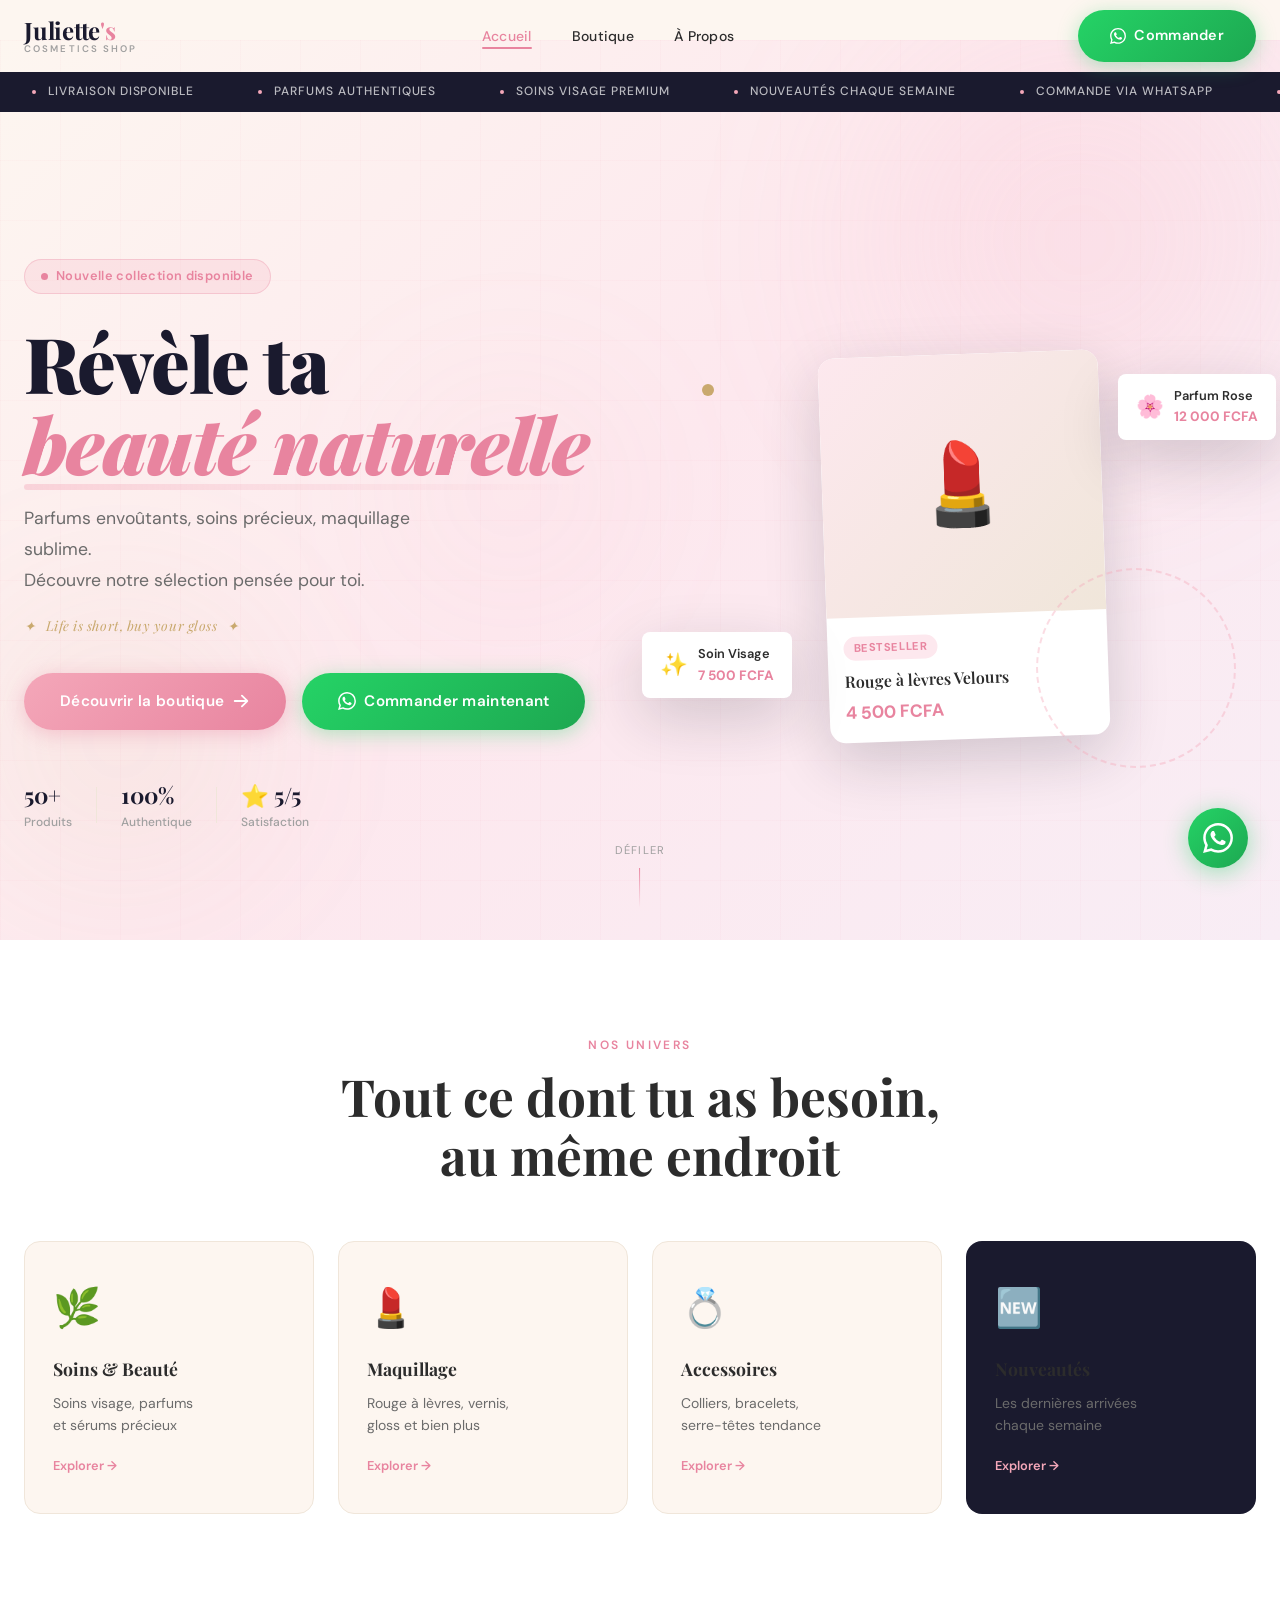
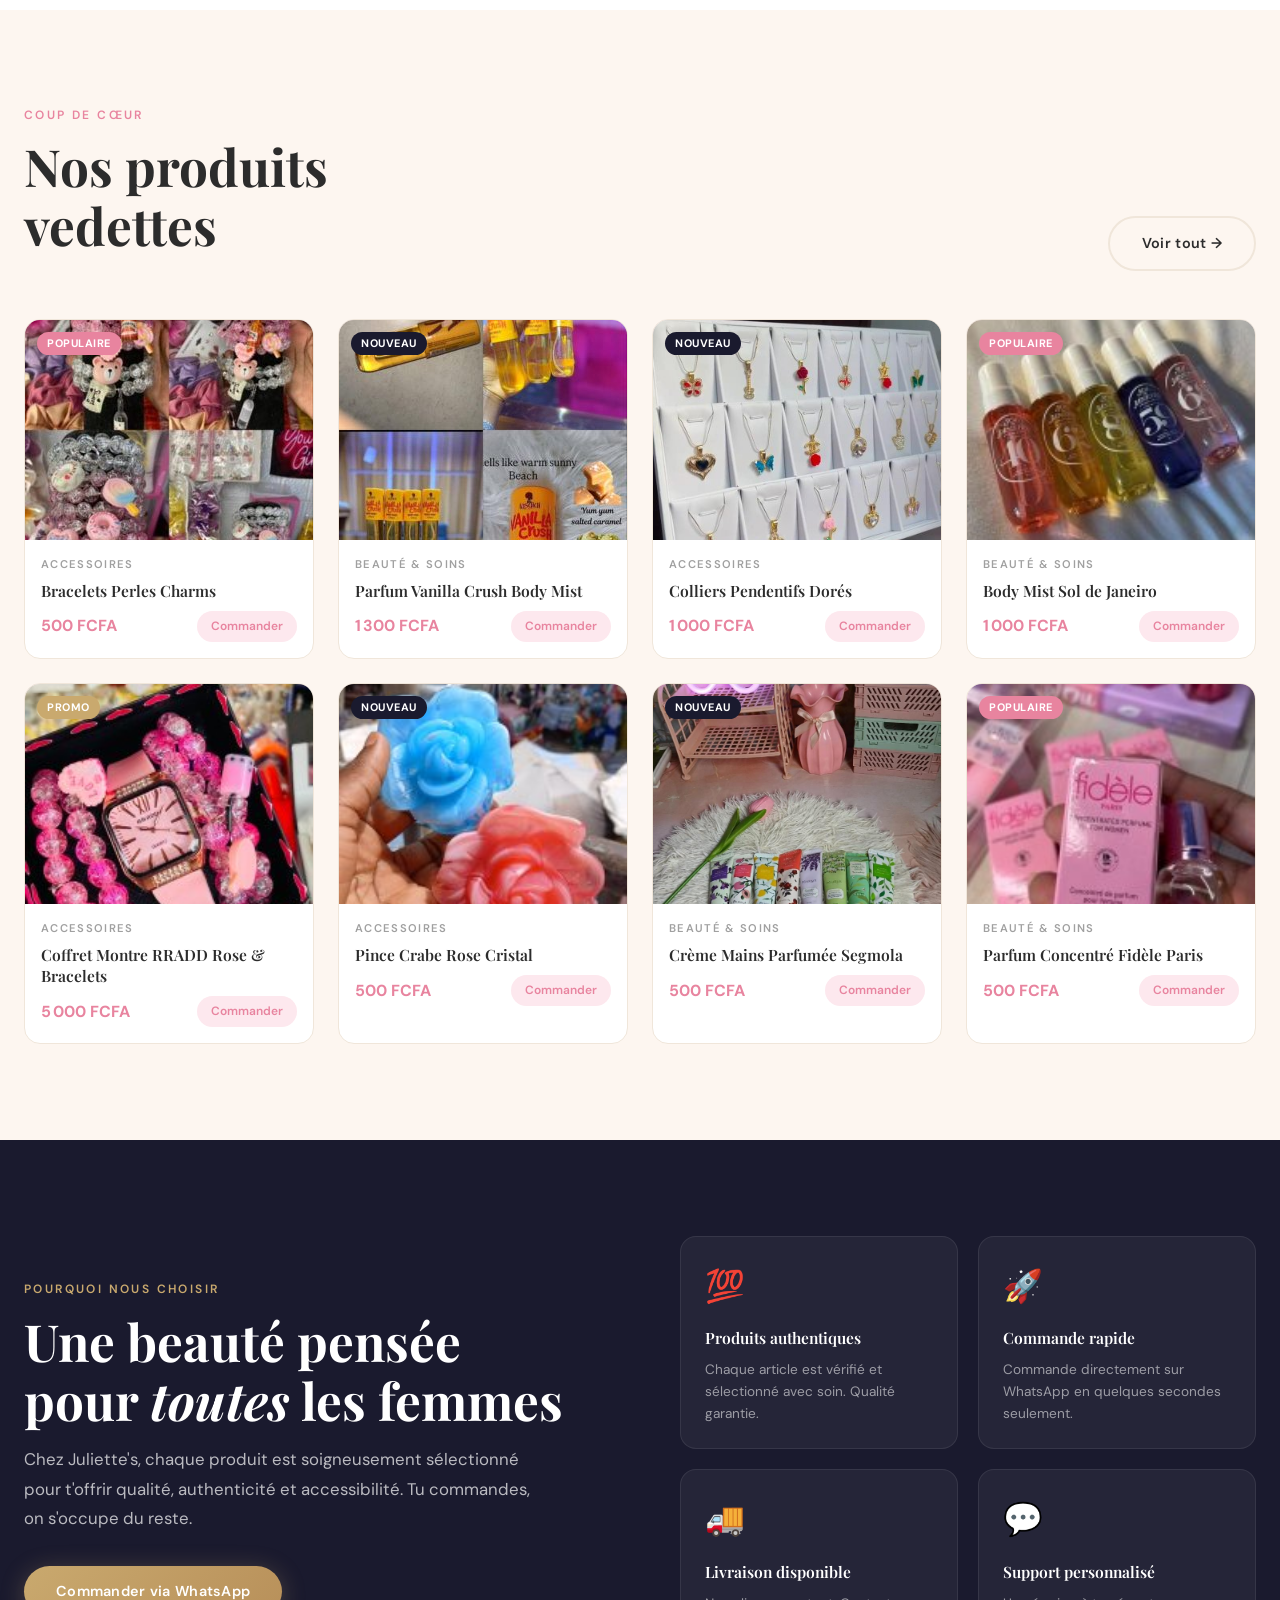
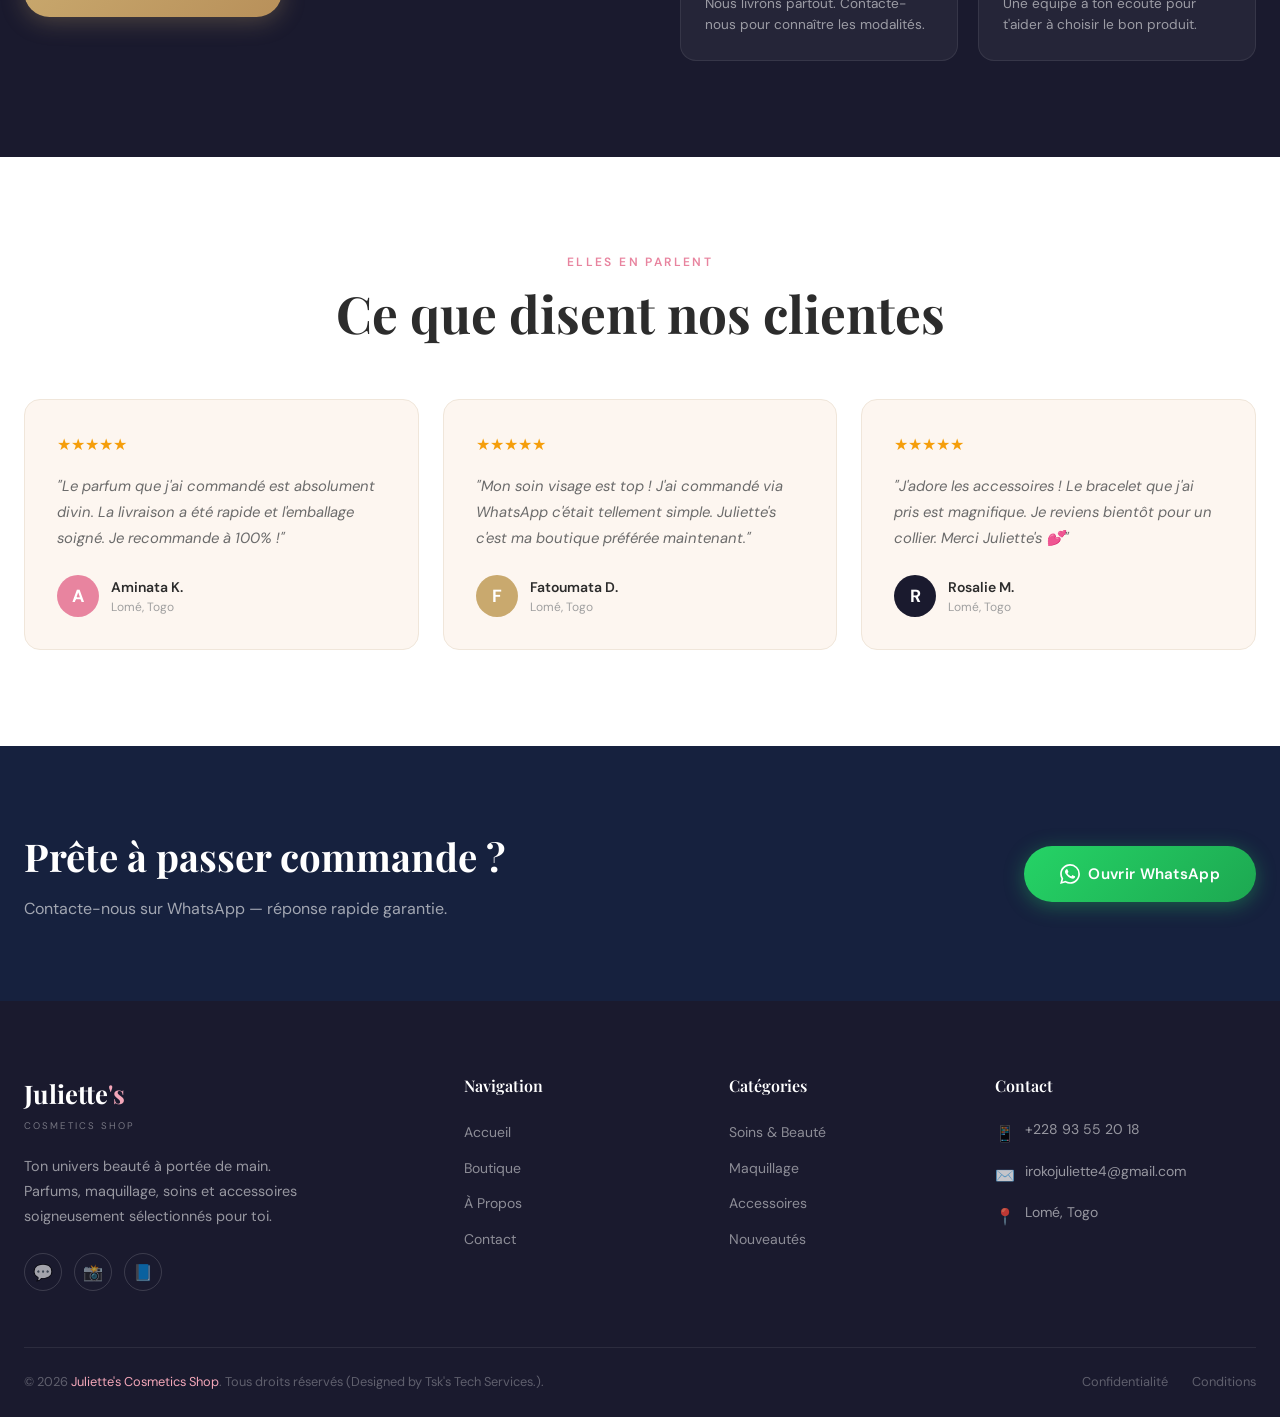
==== commit ce4e1e25: "Update index.html" ====
--- a/index.html
+++ b/index.html
@@ -328,7 +328,7 @@
           </div>
           <div class="footer-contact-item">
             <span class="icon">✉️</span>
-            <p><a href="mailto:adidomahukpeou@gmail.com">adidomahukpeou@gmail.com</a></p>
+            <p><a href="mailto:irokojuliette4@gmail.com">irokojuliette4@gmail.com</a></p>
           </div>
           <div class="footer-contact-item">
             <span class="icon">📍</span>
